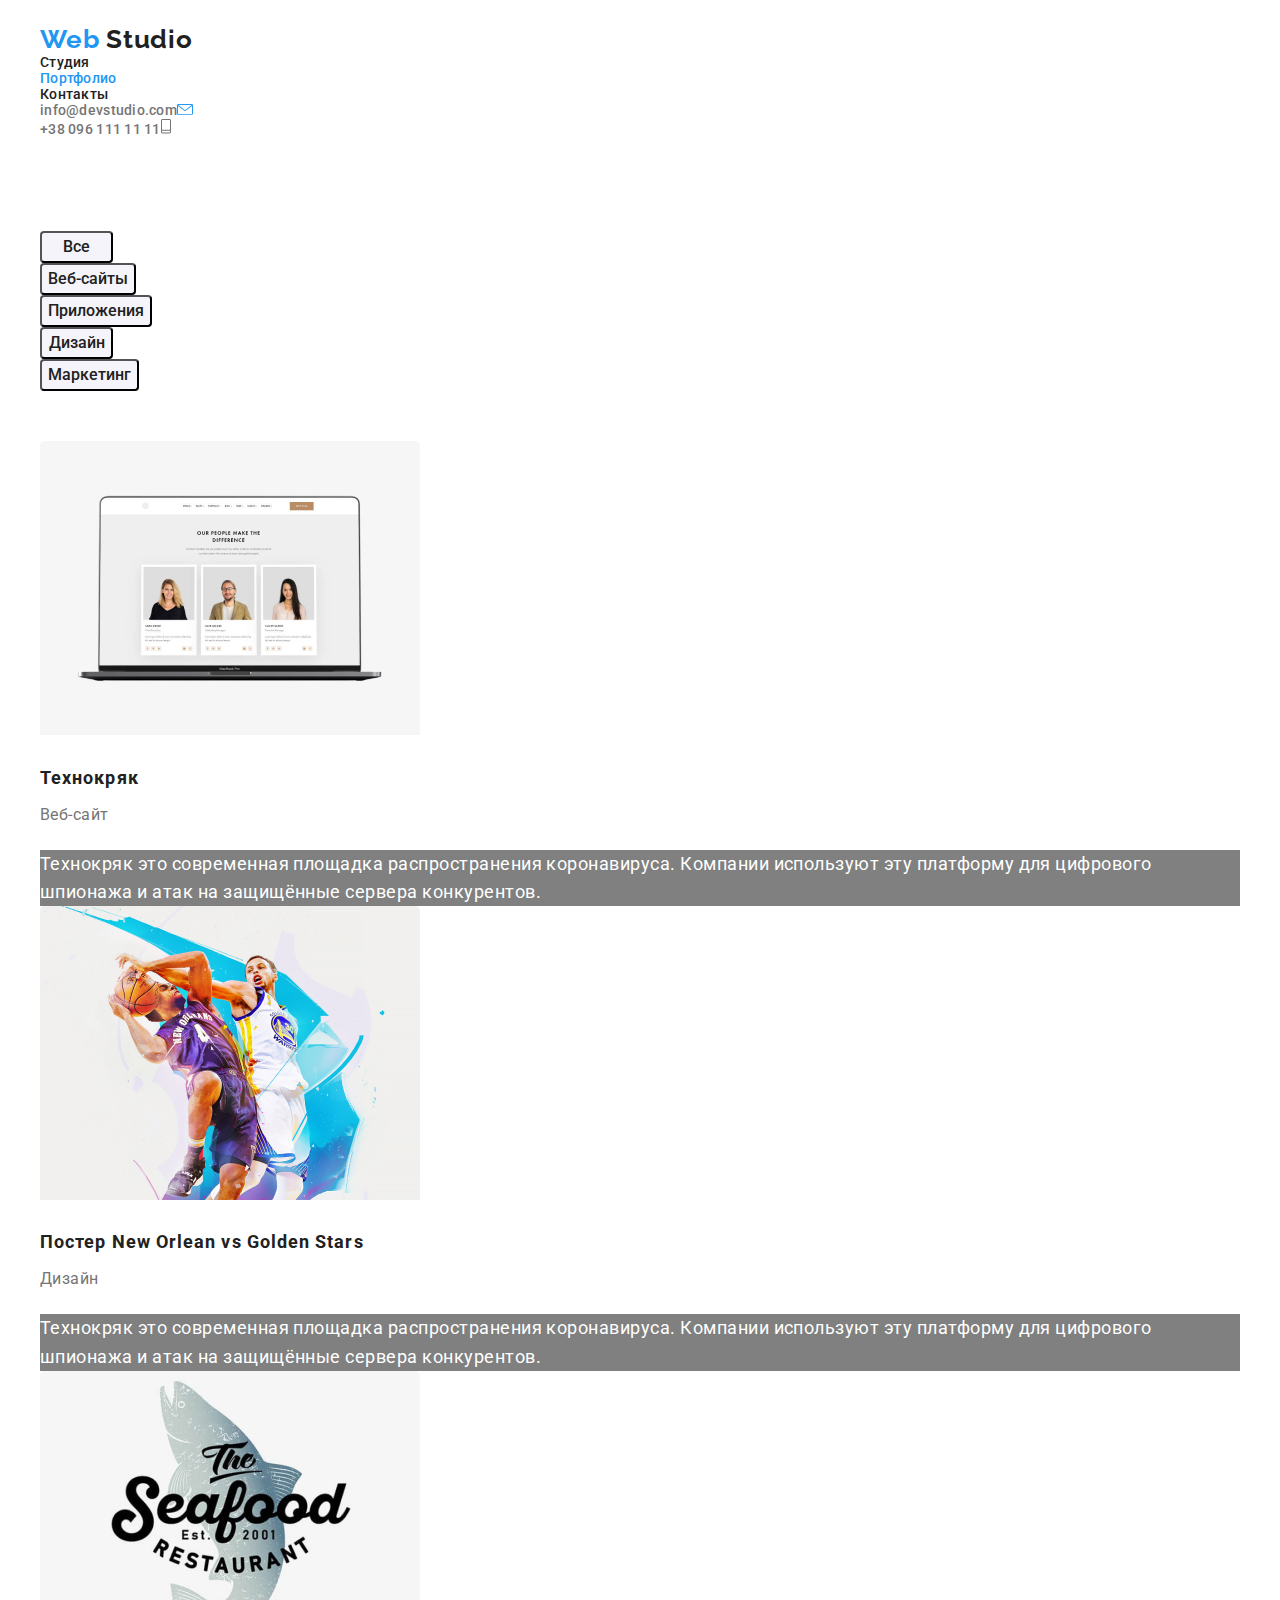
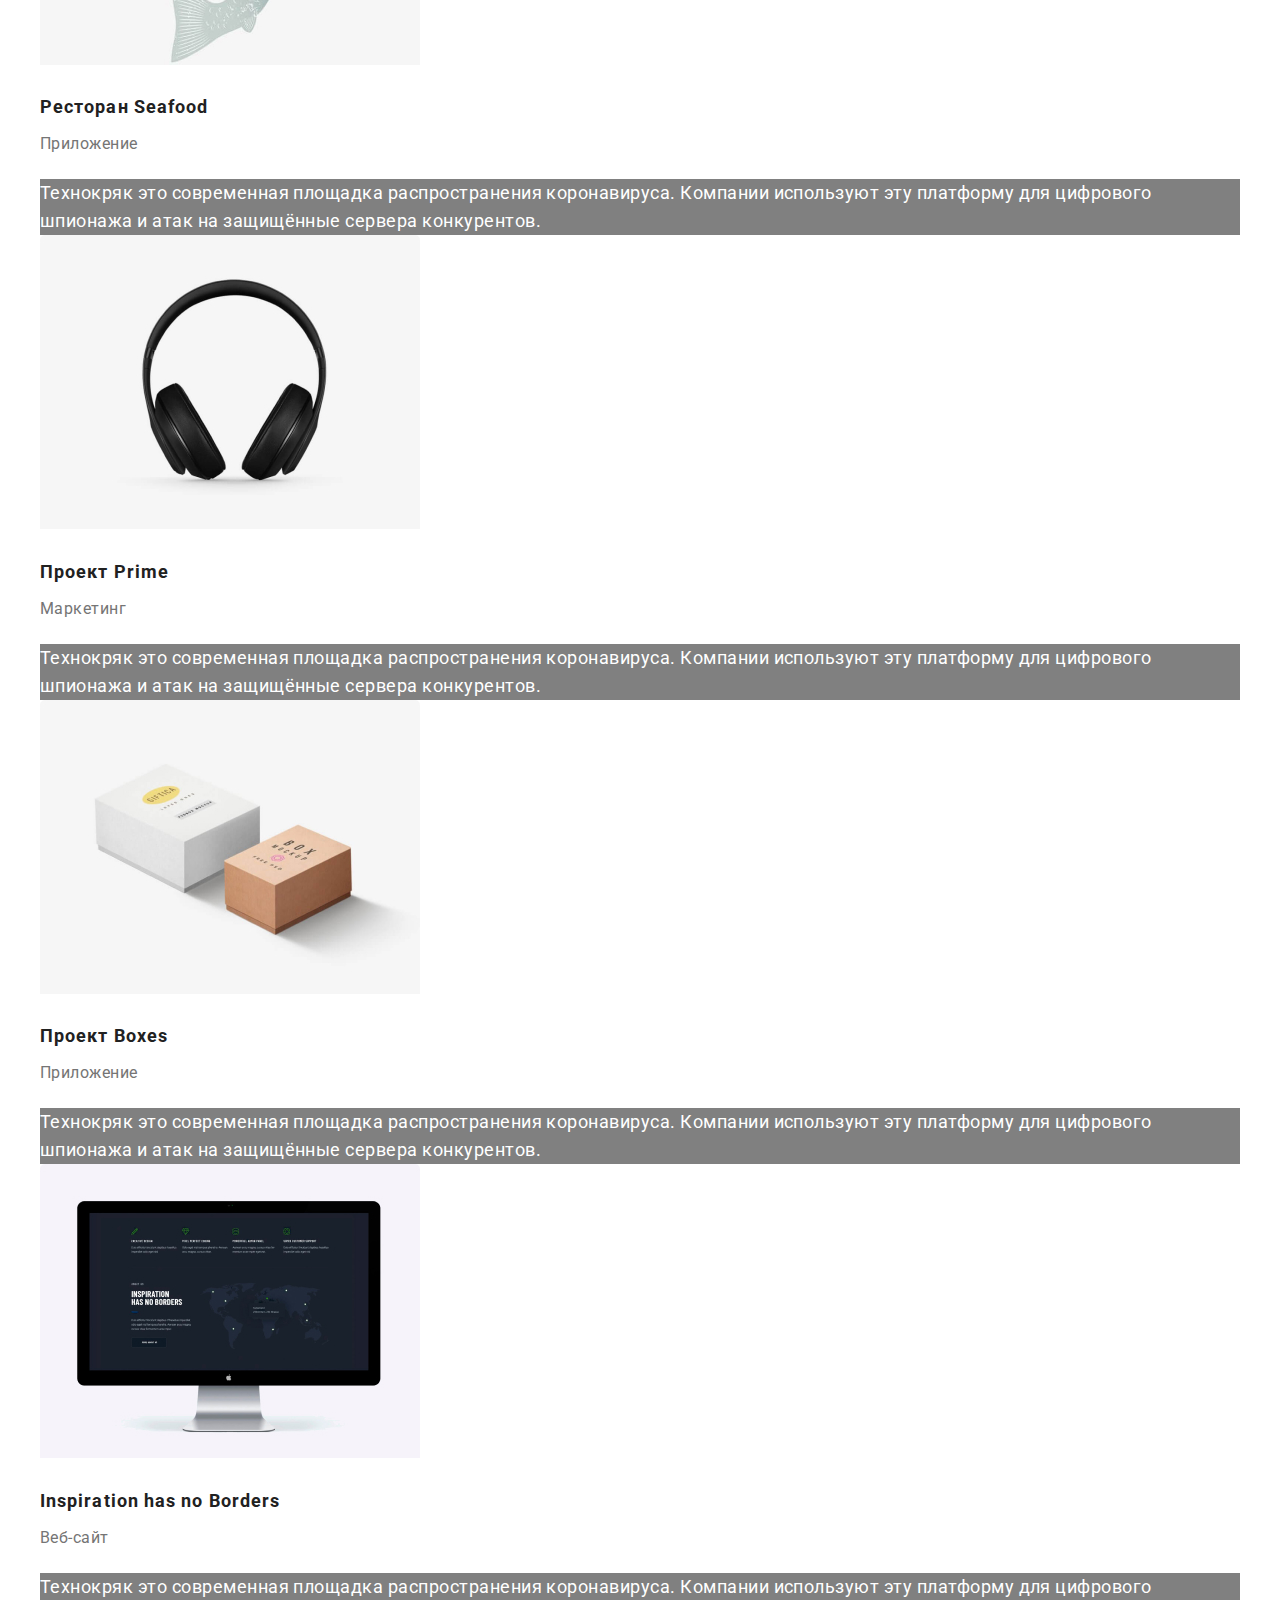
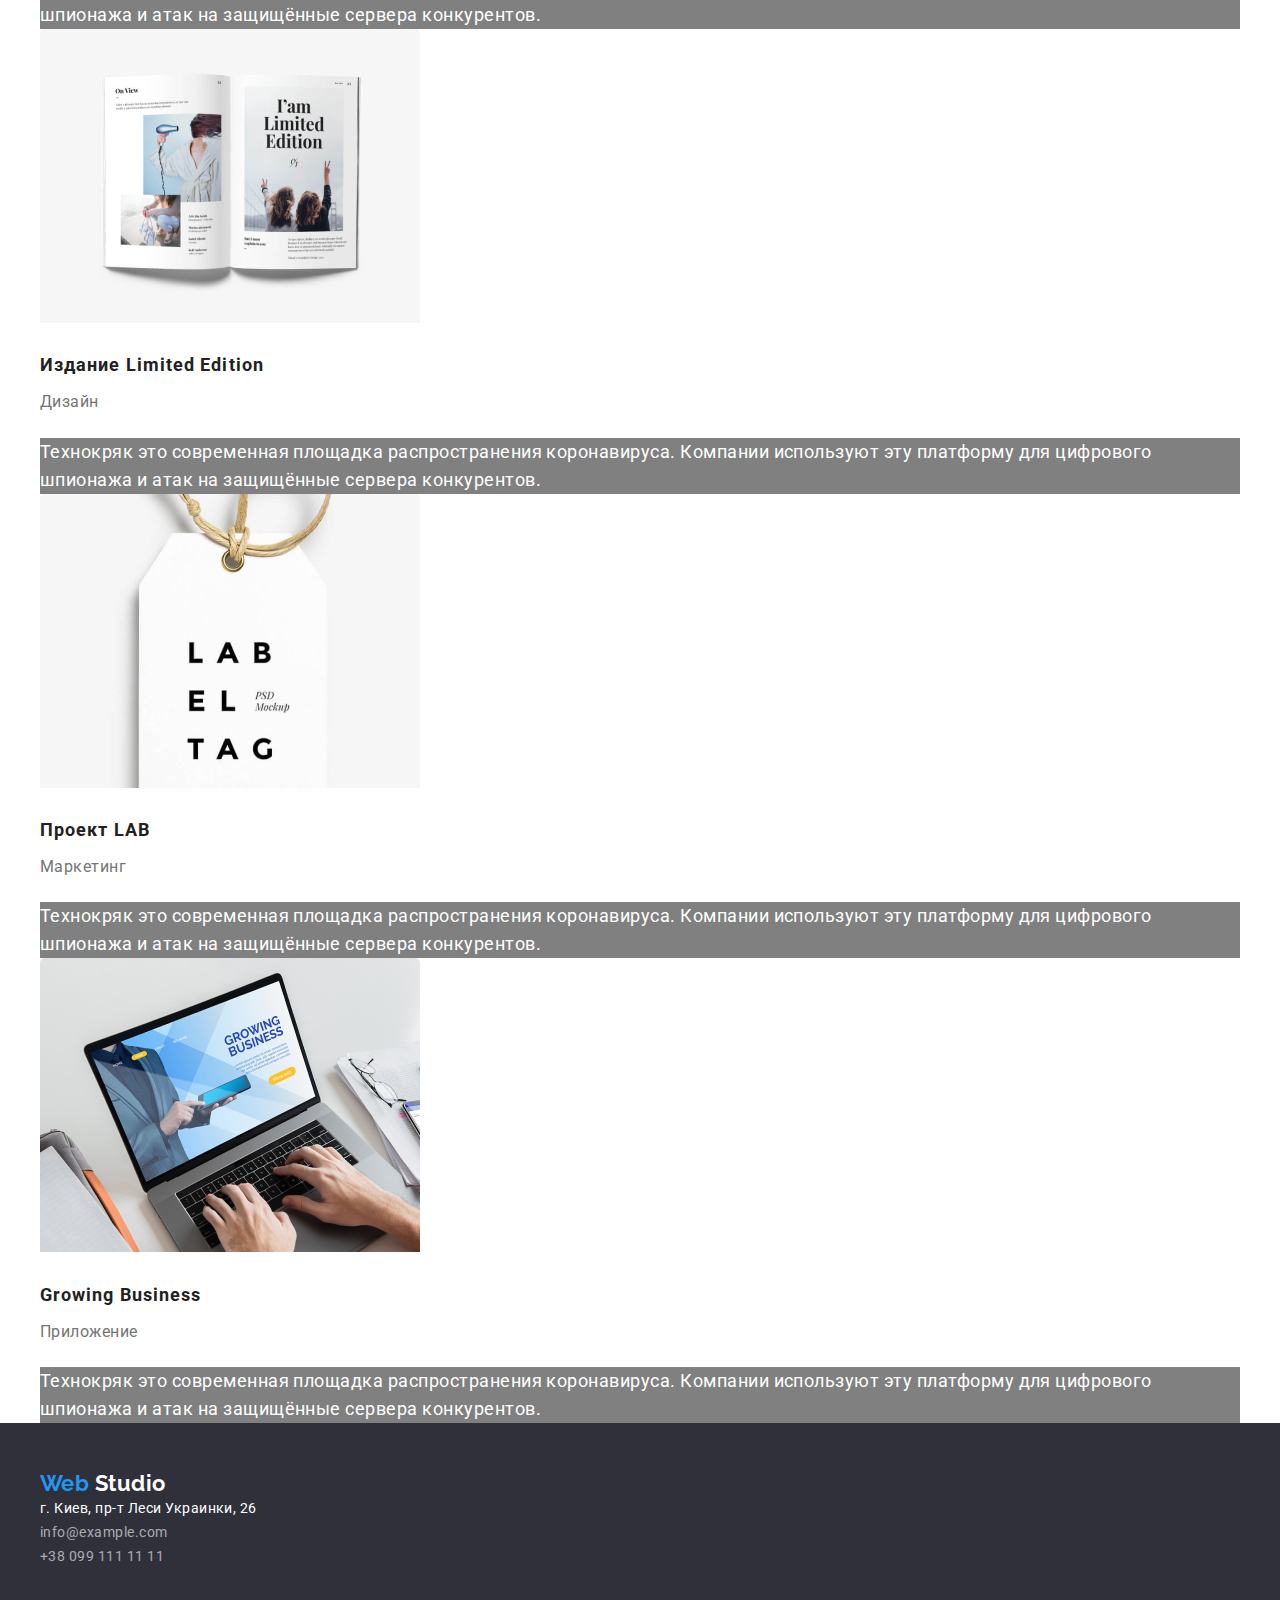
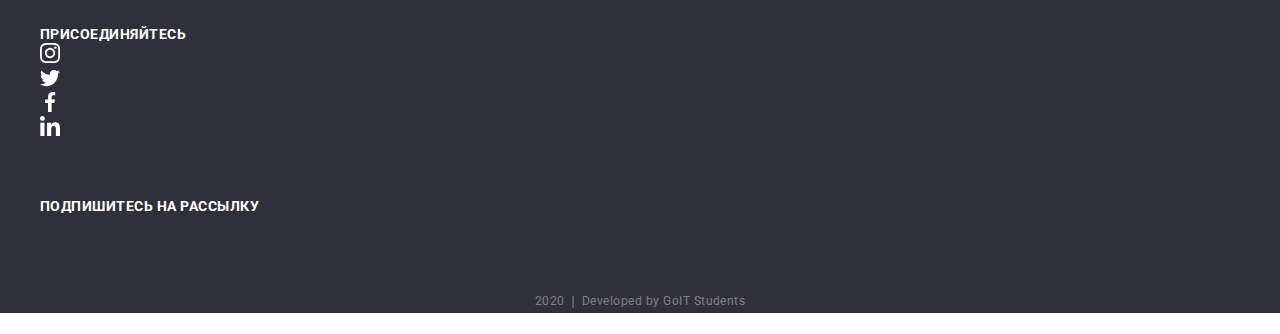
==== portfolio.html @ ea980ef6 "ДЗ номер 3" ====
<!DOCTYPE html>
<html lang="en">
  <head>
    <meta charset="UTF-8" />
    <meta name="viewport" content="width=device-width, initial-scale=1.0" />
    <title>Портфолио</title>
    <link
      href="https://fonts.googleapis.com/css2?family=Raleway:wght@700&family=Roboto:wght@400;500;700;900&display=swap"
      rel="stylesheet"
    />
    <link
      rel="stylesheet"
      href="https://cdnjs.cloudflare.com/ajax/libs/modern-normalize/0.6.0/modern-normalize.min.css"
    />
    <link rel="stylesheet" href="./css/styles.css" />
  </head>
  <body>
    <header>
      <!-- Навигация по сайту -->
      <nav>
        <div class="container">
          <a href="./index.html" class="logo link"
            ><span class="web-logo">Web</span> Studio
          </a>

          <ul class="site-nav list">
            <li><a href="./index.html" class="link">Студия</a></li>
            <li>
              <a href="./portfolio.html" class="current link">Портфолио</a>
            </li>
            <li><a href="" class="link">Контакты</a></li>
          </ul>

          <!-- Контакты -->
          <ul class="contacts-nav list">
            <li>
              <a href="mailto:info@devstudio.com" class="header-contacts link"
                >info@devstudio.com<img src="./images/envelope.svg" alt=""
              /></a>
            </li>
            <li>
              <a href="tel:+380961111111" class="header-contacts link"
                >+38 096 111 11 11<img src="./images/phone.svg" alt=""
              /></a>
            </li>
          </ul>
        </div>
      </nav>
    </header>

    <main>
      <section class="section">
        <!-- Фильтр -->
        <nav>
          <div class="container">
            <ul class="section-list buttons list">
              <li>
                <button type="button" class="button secondary link">
                  Все
                </button>
              </li>
              <li>
                <button type="button" class="button secondary link">
                  Веб-сайты
                </button>
              </li>
              <li>
                <button type="button" class="button secondary link">
                  Приложения
                </button>
              </li>
              <li>
                <button type="button" class="button secondary link">
                  Дизайн
                </button>
              </li>
              <li>
                <button type="button" class="button secondary link">
                  Маркетинг
                </button>
              </li>
            </ul>
          </div>
        </nav>

        <!-- Примеры работ -->

        <div class="container">
          <ul class="section-list list">
            <li>
              <a href="" class="link"
                ><img src="./images/techno.jpg" alt="" />
                <h3 class="section-list-title">Технокряк</h3>
                <p class="section-content">Веб-сайт</p>
                <p class="text">
                  Технокряк это современная площадка распространения
                  коронавируса. Компании используют эту платформу для цифрового
                  шпионажа и атак на защищённые сервера конкурентов.
                </p>
              </a>
            </li>
            <li>
              <a href="" class="link"
                ><img src="./images/golden-stars.jpg" alt="" width="380" />
                <h3 class="section-list-title">
                  Постер New Orlean vs Golden Stars
                </h3>
                <p class="section-content">Дизайн</p>
                <p class="text">
                  Технокряк это современная площадка распространения
                  коронавируса. Компании используют эту платформу для цифрового
                  шпионажа и атак на защищённые сервера конкурентов.
                </p>
              </a>
            </li>
            <li>
              <a href="" class="link"
                ><img src="./images/sea-food.jpg" alt="" width="380" />
                <h3 class="section-list-title">Ресторан Seafood</h3>
                <p class="section-content">Приложение</p>
                <p class="text">
                  Технокряк это современная площадка распространения
                  коронавируса. Компании используют эту платформу для цифрового
                  шпионажа и атак на защищённые сервера конкурентов.
                </p>
              </a>
            </li>
            <li>
              <a href="" class="link"
                ><img src="./images/prime.jpg" alt="" width="380" />
                <h3 class="section-list-title">Проект Prime</h3>
                <p class="section-content">Маркетинг</p>
                <p class="text">
                  Технокряк это современная площадка распространения
                  коронавируса. Компании используют эту платформу для цифрового
                  шпионажа и атак на защищённые сервера конкурентов.
                </p>
              </a>
            </li>
            <li>
              <a href="" class="link"
                ><img src="./images/boxes.jpg" alt="" width="380" />
                <h3 class="section-list-title">Проект Boxes</h3>
                <p class="section-content">Приложение</p>
                <p class="text">
                  Технокряк это современная площадка распространения
                  коронавируса. Компании используют эту платформу для цифрового
                  шпионажа и атак на защищённые сервера конкурентов.
                </p>
              </a>
            </li>
            <li>
              <a href="" class="link"
                ><img src="./images/inspiration.jpg" alt="" width="380" />
                <h3 class="section-list-title">Inspiration has no Borders</h3>
                <p class="section-content">Веб-сайт</p>
                <p class="text">
                  Технокряк это современная площадка распространения
                  коронавируса. Компании используют эту платформу для цифрового
                  шпионажа и атак на защищённые сервера конкурентов.
                </p>
              </a>
            </li>
            <li>
              <a href="" class="link"
                ><img src="./images/limited-edition.jpg" alt="" width="380" />
                <h3 class="section-list-title">Издание Limited Edition</h3>
                <p class="section-content">Дизайн</p>
                <p class="text">
                  Технокряк это современная площадка распространения
                  коронавируса. Компании используют эту платформу для цифрового
                  шпионажа и атак на защищённые сервера конкурентов.
                </p>
              </a>
            </li>
            <li>
              <a href="" class="link"
                ><img src="./images/lab.jpg" alt="" width="380" />
                <h3 class="section-list-title">Проект LAB</h3>
                <p class="section-content">Маркетинг</p>
                <p class="text">
                  Технокряк это современная площадка распространения
                  коронавируса. Компании используют эту платформу для цифрового
                  шпионажа и атак на защищённые сервера конкурентов.
                </p>
              </a>
            </li>
            <li>
              <a href="" class="link"
                ><img src="./images/growing-business.jpg" alt="" width="380" />
                <h3 class="section-list-title">Growing Business</h3>
                <p class="section-content">Приложение</p>
                <p class="text">
                  Технокряк это современная площадка распространения
                  коронавируса. Компании используют эту платформу для цифрового
                  шпионажа и атак на защищённые сервера конкурентов.
                </p>
              </a>
            </li>
          </ul>
        </div>
      </section>
    </main>

    <footer class="footer">
      <!--Контакты-->
      <div class="container">
        <a href="./index.html" class="footer-logo link"
          ><span class="web-logo">Web</span> Studio</a
        >
        <address>
          <ul class="list">
            <li class="address">г. Киев, пр-т Леси Украинки, 26</li>
            <li>
              <a href="mailto:info@example.com" class="footer-contacts link"
                >info@example.com</a
              >
            </li>
            <li>
              <a href="tel:+380991111111" class="footer-contacts link"
                >+38 099 111 11 11</a
              >
            </li>
          </ul>
        </address>
      </div>

      <!-- Соц. сети -->
      <div class="container social-links">
        <b class="footer-title">Присоединяйтесь</b>
        <ul class="list">
          <li>
            <a href=""><img src="./images/instagram2.svg" alt="" /></a>
          </li>
          <li>
            <a href=""><img src="./images/twitter2.svg" alt="" /></a>
          </li>
          <li>
            <a href=""><img src="./images/facebook2.svg" alt="" /></a>
          </li>
          <li>
            <a href=""><img src="./images/linkedin2.svg" alt="" /></a>
          </li>
        </ul>
      </div>

      <div class="container subscribe">
        <b class="footer-title">Подпишитесь на рассылку</b>
      </div>

      <p class="copyright">2020 &#10072; Developed by GoIT Students</p>
    </footer>
  </body>
</html>
---- css/styles.css ----
/* цвет основного текста #212121 */
/* вторичный цвет текста #757575 */
/* белый #FFFFFF */
/* акцент #2196F3 */
/* вторичный цвет фона #F5F4FA */
/* цвет подписи в футере rgba(255, 255, 255, 0.4) */
/* цвет контактов в футере rgba(255, 255, 255, 0.6) */

:root {
  --primary-text-color: #212121;
  --title-text-color: #757575;
  --accent-color: #2196f3;
  --primary-white-color: #ffffff;
  --footer-background-color: #2f303a;
  --footer-signature-color: rgba(255, 255, 255, 0.4);
  --footer-contacts-color: rgba(255, 255, 255, 0.6);
  --secondary-background-color: #f5f4fa;
}

/* General */

html {
  box-sizing: border-box;
}

*,
*::before,
*::after {
  box-sizing: inherit;
}

body {
  background-color: var(--primary-white-color);
  color: var(--primary-text-color);
  font-family: Roboto, sans-serif;
  letter-spacing: 0.03em;
}

.container {
  width: 1230px;
  padding-left: 15px;
  padding-right: 15px;
  margin: 0 auto;
  /* outline: 2px solid tomato; */
}

.list {
  list-style: none;
  padding: 0px;
  margin: 0px;
}

.link {
  text-decoration: none;
}

.section .section-title {
  margin-top: 0px;
  margin-bottom: 50px;

  font-weight: 700;
  font-size: 36px;
  line-height: 1.17;
  text-align: center;
}

/* Button */

.button {
  color: var(--primary-text-color);
  background-color: var(--primary-white-color);
  font-family: inherit;
  font-weight: 500;
  font-size: 16px;
  line-height: 1.63;
  min-width: 73px;
  border-radius: 4px;
  text-align: center;
}

.button.primary {
  color: var(--primary-white-color);
  background-color: var(--accent-color);
}

.button.secondary {
  color: var(--primary-text-color);
  background-color: var(--secondary-background-color);
}

/* Index.html */

/* Header */

.logo {
  display: inline-block;
  margin-top: 24px;

  color: var(--primary-text-color);
  font-family: Raleway;
  font-weight: 700;
  font-size: 26px;
  line-height: 1.2;
  letter-spacing: 0.03em;
}

.web-logo {
  color: var(--accent-color);
}

.header-contacts {
  color: var(--title-text-color);
}

.contacts-nav .header-contacts:hover,
.contacts-nav .header-contacts:focus {
  color: var(--accent-color);
}

/* Site nav */
.site-nav .link {
  color: var(--primary-text-color);
}

.site-nav .link:hover,
.site-nav .link:focus {
  color: var(--accent-color);
}

.site-nav .link.current {
  color: var(--accent-color);
}

.site-nav,
.contacts-nav {
  font-weight: 500;
  font-size: 14px;
  line-height: 1.14;
  letter-spacing: 0.02em;
}

/* Hero */

.hero {
  text-align: center;
}

.hero-title {
  margin-top: 0px;
  margin-bottom: 46px;

  color: var(--primary-white-color);
  font-weight: 900;
  font-size: 44px;
  line-height: 1.36;
  text-align: center;
  letter-spacing: 0.06em;
  text-transform: uppercase;
}

.hero-button {
  display: inline-block;
  padding: 10px 32px;
  border-radius: 4px;

  font-size: 16px;
  line-height: 1.87;
  letter-spacing: 0.06em;
}

/* Features */

.feature-title {
  margin-top: 0px;
  margin-bottom: 10px;

  font-weight: 700;
  font-size: 14px;
  line-height: 1.14;
  text-transform: uppercase;
}

.feature-list .feature-content {
  margin-top: 0px;
  margin-bottom: 94px;

  color: var(--title-text-color);
  font-size: 14px;
  line-height: 1.7;
}

/* What we do */

.product-title {
  font-weight: 700;
  font-size: 14px;
  line-height: 1.14;
  text-transform: uppercase;
}

/* Our team */

.team-title {
  margin-top: 30px;
  margin-bottom: 10px;
  font-weight: 500;
  font-size: 16px;
  line-height: 1.2;
}

.team-role {
  margin-top: 0px;
  margin-bottom: 16px;
  color: var(--title-text-color);
  font-size: 16px;
  line-height: 1.2;
}

.team-section {
  background-color: var(--secondary-background-color);
}

/* Footer */

.footer {
  background-color: var(--footer-background-color);
}

.footer-logo {
  display: inline-block;
  margin-top: 48px;

  color: var(--primary-white-color);
  font-family: Raleway;
  font-weight: 700;
  font-size: 22px;
  line-height: 1.18;
}

.address {
  color: var(--primary-white-color);
  font-style: normal;
  font-size: 14px;
  line-height: 1.71;
}

.footer-contacts {
  color: var(--footer-contacts-color);
  font-style: normal;
  font-size: 14px;
  line-height: 1.71;
}

.footer-contacts:hover,
.footer-contacts:focus {
  color: var(--accent-color);
}

.footer-title {
  color: var(--primary-white-color);
  font-weight: 700;
  font-size: 14px;
  line-height: 1.14;
  text-transform: uppercase;
}

.container.social-links,
.container.subscribe {
  margin-top: 56px;
}

.copyright {
  margin-top: 74px;
  margin-bottom: 21px;

  color: var(--footer-signature-color);
  font-size: 12px;
  line-height: 2;
  text-align: center;
}

/* Portfolio */

.section-list.buttons {
  margin-top: 93px;
  margin-bottom: 50px;
}

.section-list .section-content {
  margin-top: 0px;
  margin-bottom: 20px;

  color: var(--title-text-color);
  font-size: 16px;
  line-height: 1.88;
}

.section-list .button:hover,
.section-list .button:focus {
  color: var(--primary-white-color);
  background-color: var(--accent-color);
}

.section-list .text {
  margin-top: 0px;
  margin-bottom: 0px;

  color: var(--primary-white-color);
  background-color: grey;
  font-size: 18px;
  line-height: 1.56;
}

.section-list-title {
  margin-top: 20px;
  margin-bottom: 4px;

  color: var(--primary-text-color);
  font-weight: 700;
  font-size: 18px;
  line-height: 2;
  letter-spacing: 0.06em;
}
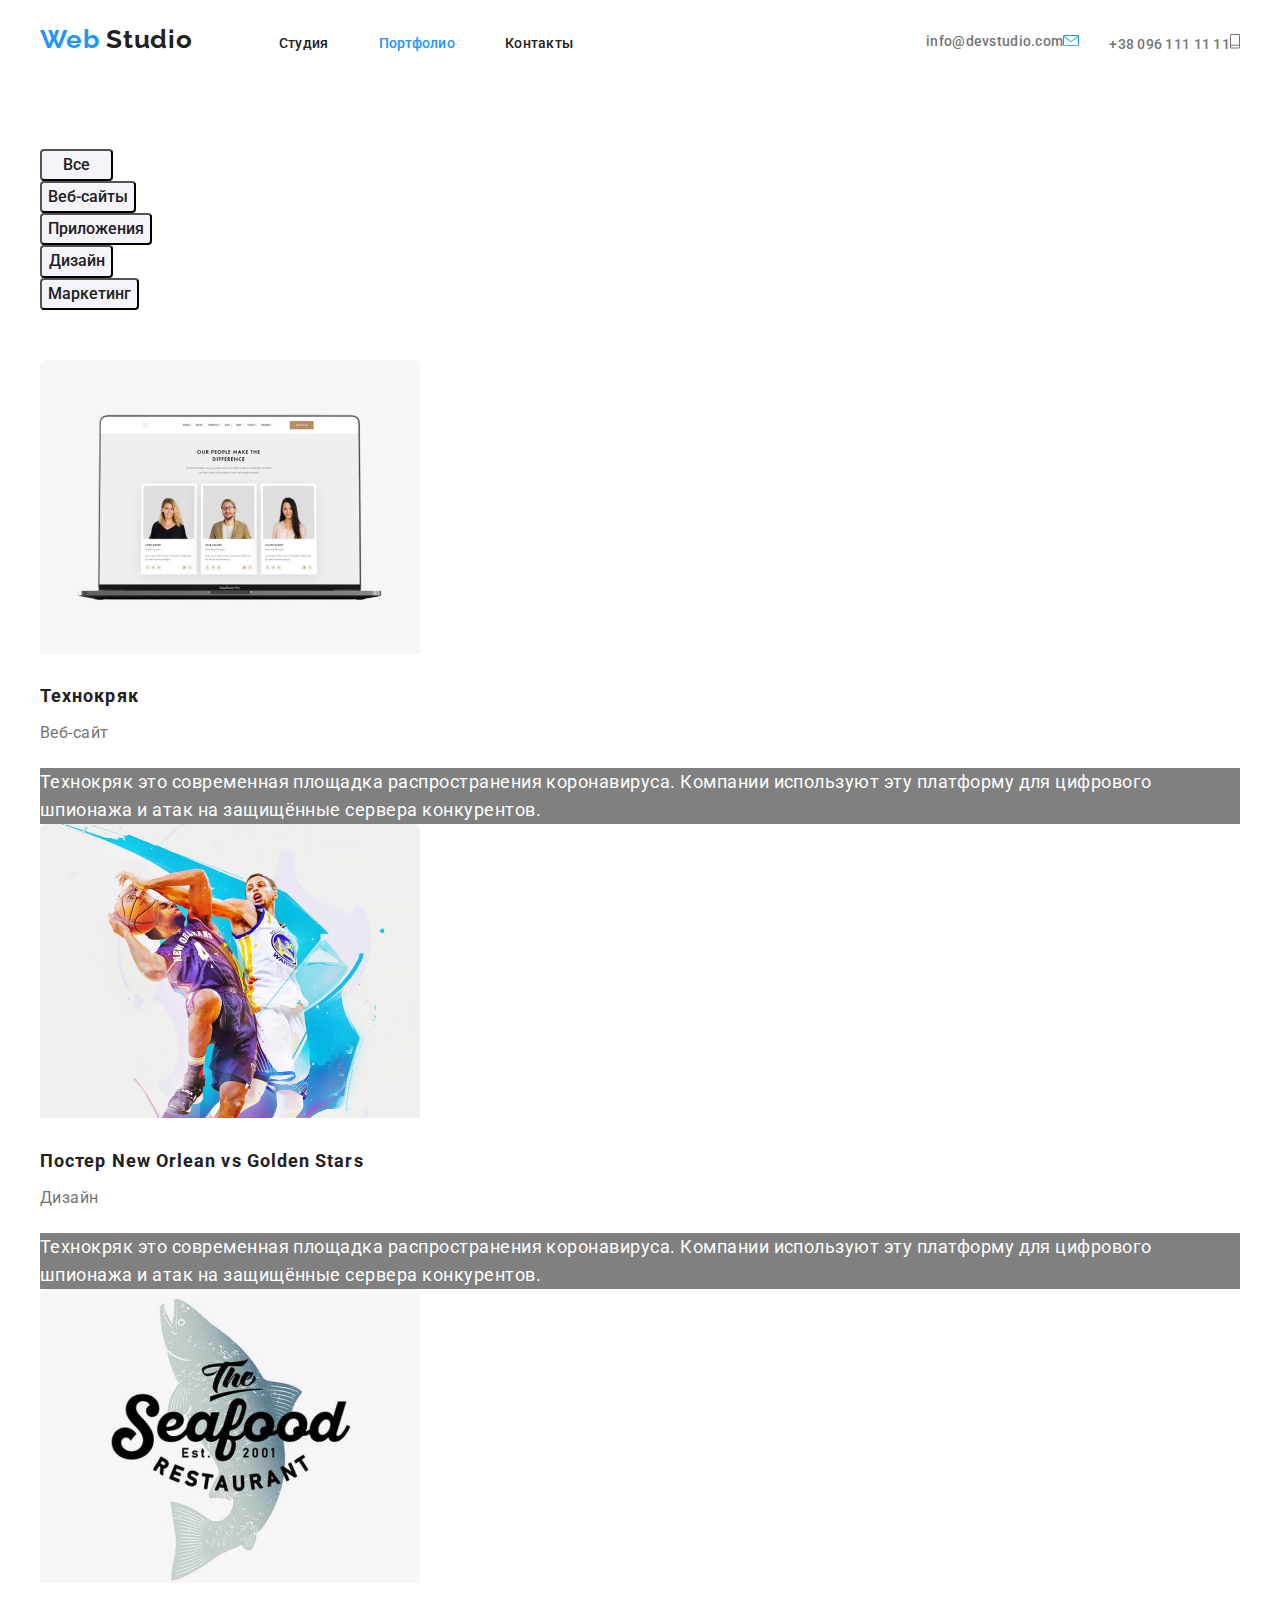
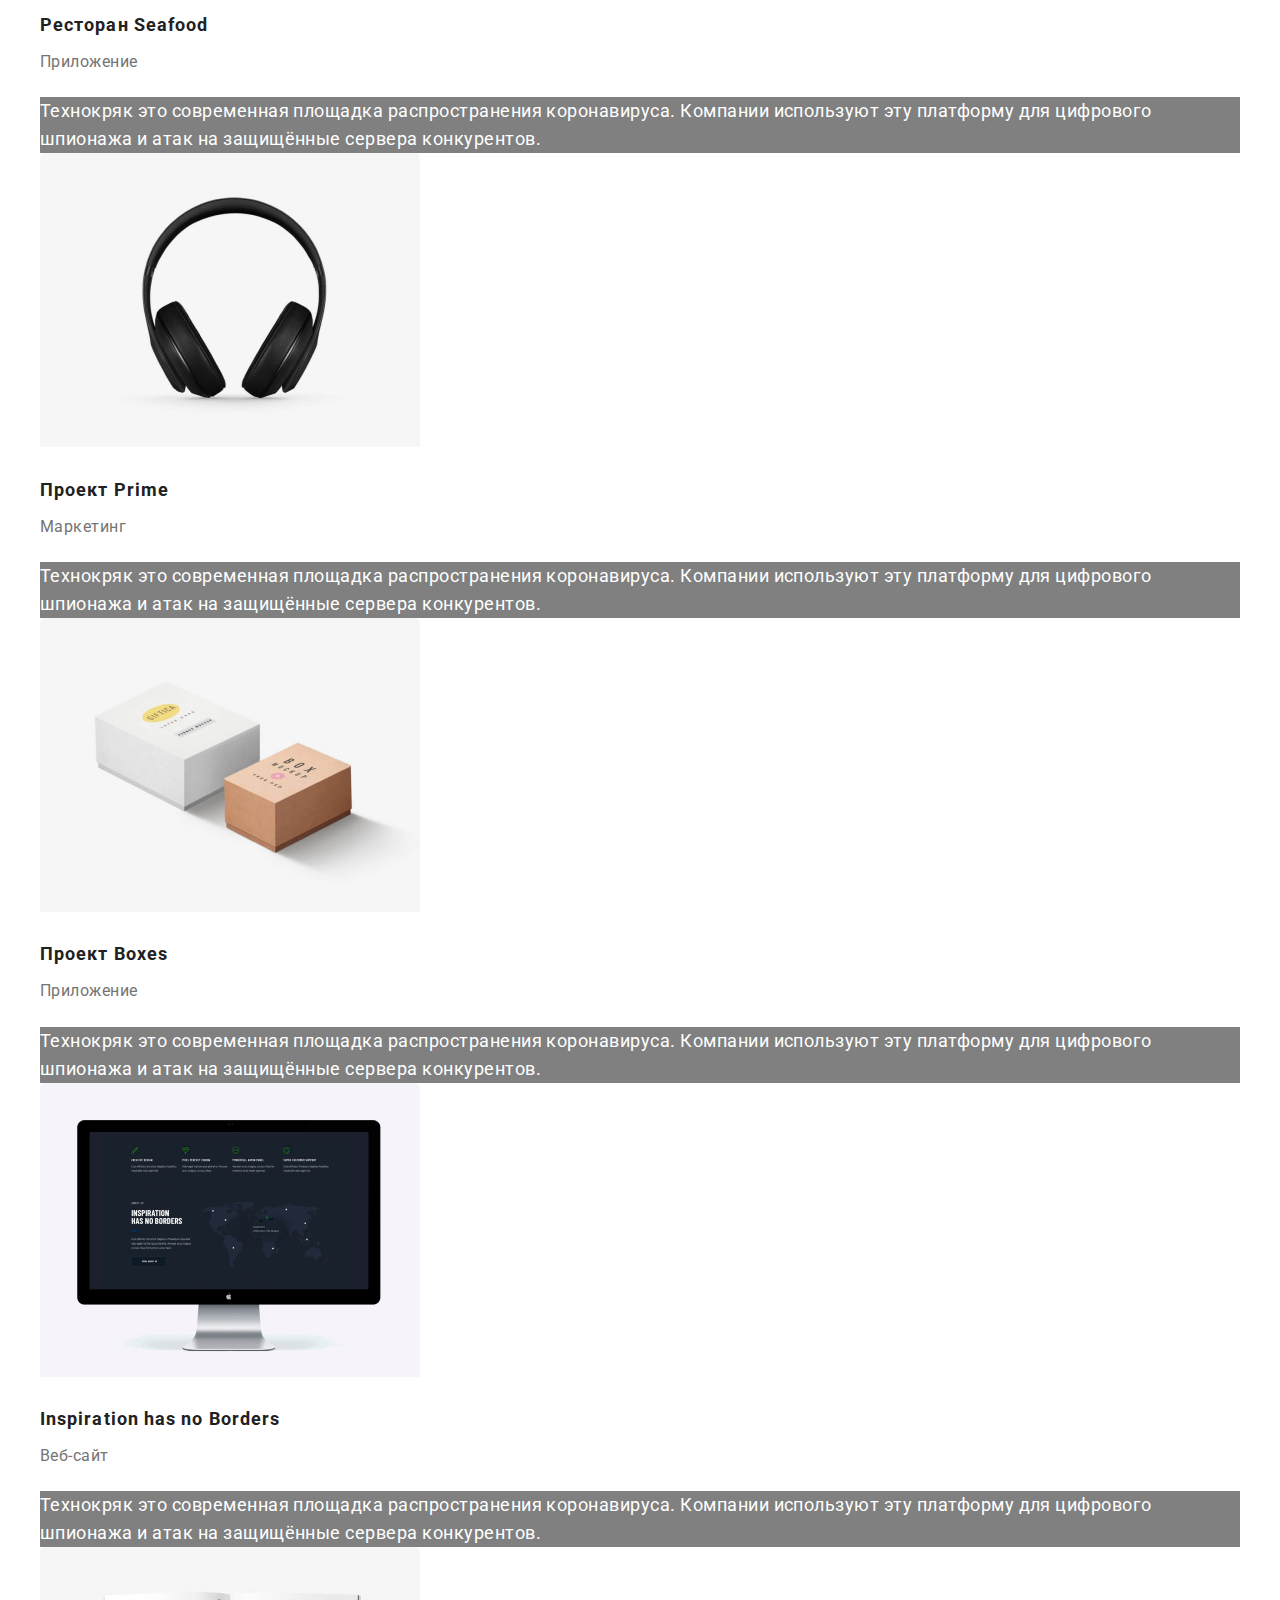
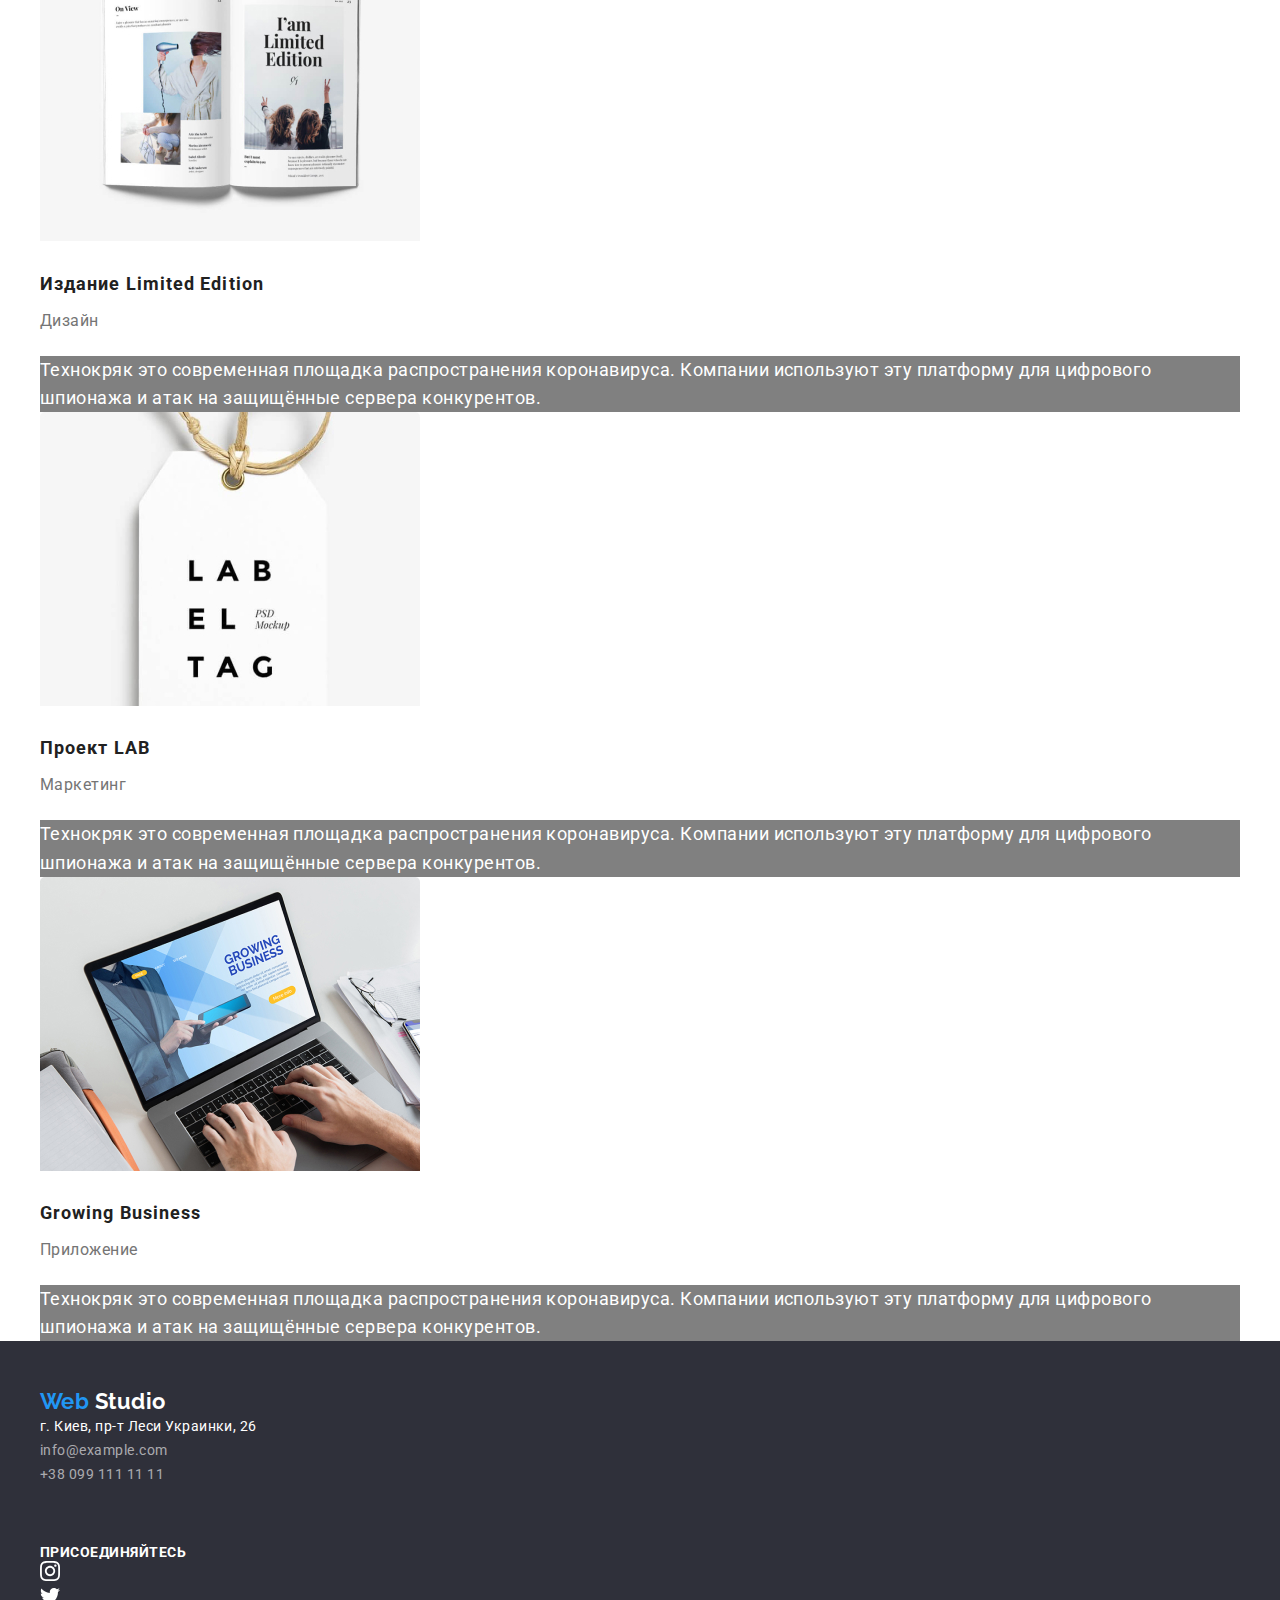
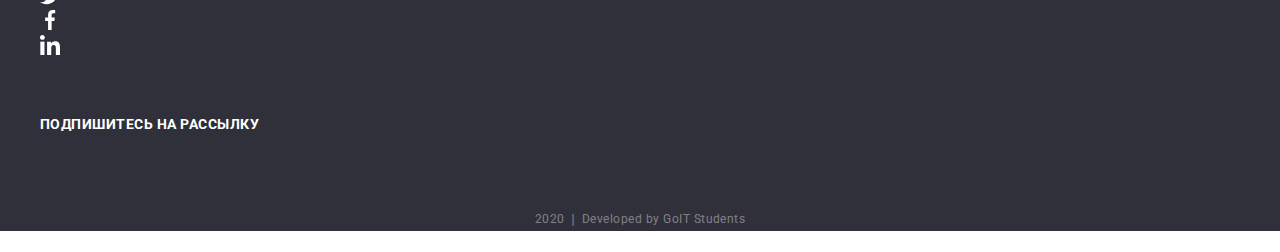
==== commit f0c0bb7f: "Мелкие изменения" ====
--- a/portfolio.html
+++ b/portfolio.html
@@ -17,35 +17,37 @@
   <body>
     <header>
       <!-- Навигация по сайту -->
-      <nav>
-        <div class="container">
-          <a href="./index.html" class="logo link"
-            ><span class="web-logo">Web</span> Studio
-          </a>
-
+      <div class="container main-nav">
+        <a href="./index.html" class="logo link"
+          ><span class="web-logo">Web</span> Studio
+        </a>
+
+        <nav>
           <ul class="site-nav list">
-            <li><a href="./index.html" class="link">Студия</a></li>
-            <li>
+            <li class="item">
+              <a href="./index.html" class="link">Студия</a>
+            </li>
+            <li class="item">
               <a href="./portfolio.html" class="current link">Портфолио</a>
             </li>
-            <li><a href="" class="link">Контакты</a></li>
+            <li class="item"><a href="" class="link">Контакты</a></li>
           </ul>
-
-          <!-- Контакты -->
-          <ul class="contacts-nav list">
-            <li>
-              <a href="mailto:info@devstudio.com" class="header-contacts link"
-                >info@devstudio.com<img src="./images/envelope.svg" alt=""
-              /></a>
-            </li>
-            <li>
-              <a href="tel:+380961111111" class="header-contacts link"
-                >+38 096 111 11 11<img src="./images/phone.svg" alt=""
-              /></a>
-            </li>
-          </ul>
-        </div>
-      </nav>
+        </nav>
+
+        <!-- Контакты -->
+        <ul class="contacts-nav list">
+          <li class="item">
+            <a href="mailto:info@devstudio.com" class="header-contacts link"
+              >info@devstudio.com<img src="./images/envelope.svg" alt=""
+            /></a>
+          </li>
+          <li class="item">
+            <a href="tel:+380961111111" class="header-contacts link"
+              >+38 096 111 11 11<img src="./images/phone.svg" alt=""
+            /></a>
+          </li>
+        </ul>
+      </div>
     </header>
 
     <main>
--- a/css/styles.css
+++ b/css/styles.css
@@ -54,6 +54,10 @@
   text-decoration: none;
 }
 
+.section {
+  margin-top: 94px;
+}
+
 .section .section-title {
   margin-top: 0px;
   margin-bottom: 50px;
@@ -95,6 +99,7 @@
 .logo {
   display: inline-block;
   margin-top: 24px;
+  margin-right: 86px;
 
   color: var(--primary-text-color);
   font-family: Raleway;
@@ -118,6 +123,31 @@
 }
 
 /* Site nav */
+
+.main-nav {
+  display: flex;
+  align-items: center;
+}
+
+.site-nav {
+  display: flex;
+  margin-top: 32px;
+}
+
+.site-nav .item + .item {
+  margin-left: 50px;
+}
+
+.contacts-nav {
+  display: flex;
+  margin-top: 32px;
+  margin-left: auto;
+}
+
+.contacts-nav .item + .item {
+  margin-left: 30px;
+}
+
 .site-nav .link {
   color: var(--primary-text-color);
 }
@@ -170,6 +200,17 @@
 
 /* Features */
 
+.feature-list {
+  display: flex;
+}
+.feature-list > .item {
+  width: 278px;
+}
+
+.feature-list .item + .item {
+  margin-left: 30px;
+}
+
 .feature-title {
   margin-top: 0px;
   margin-bottom: 10px;
@@ -182,7 +223,7 @@
 
 .feature-list .feature-content {
   margin-top: 0px;
-  margin-bottom: 94px;
+  margin-bottom: 0px;
 
   color: var(--title-text-color);
   font-size: 14px;
@@ -191,7 +232,17 @@
 
 /* What we do */
 
+.our-work {
+  display: flex;
+}
+
+.our-work .item + .item {
+  margin-left: 30px;
+}
+
 .product-title {
+  margin: 0;
+
   font-weight: 700;
   font-size: 14px;
   line-height: 1.14;
@@ -199,6 +250,15 @@
 }
 
 /* Our team */
+
+.team-list {
+  display: flex;
+  text-align: center;
+}
+
+.team-list .item + .item {
+  margin-left: 30px;
+}
 
 .team-title {
   margin-top: 30px;
@@ -220,10 +280,25 @@
   background-color: var(--secondary-background-color);
 }
 
+.social-networks {
+  display: flex;
+  justify-content: space-around;
+}
+
+/* Our clients */
+.our-clients {
+  display: flex;
+  justify-content: space-around;
+}
+
 /* Footer */
 
 .footer {
   background-color: var(--footer-background-color);
+}
+
+.main-footer {
+  display: flex;
 }
 
 .footer-logo {
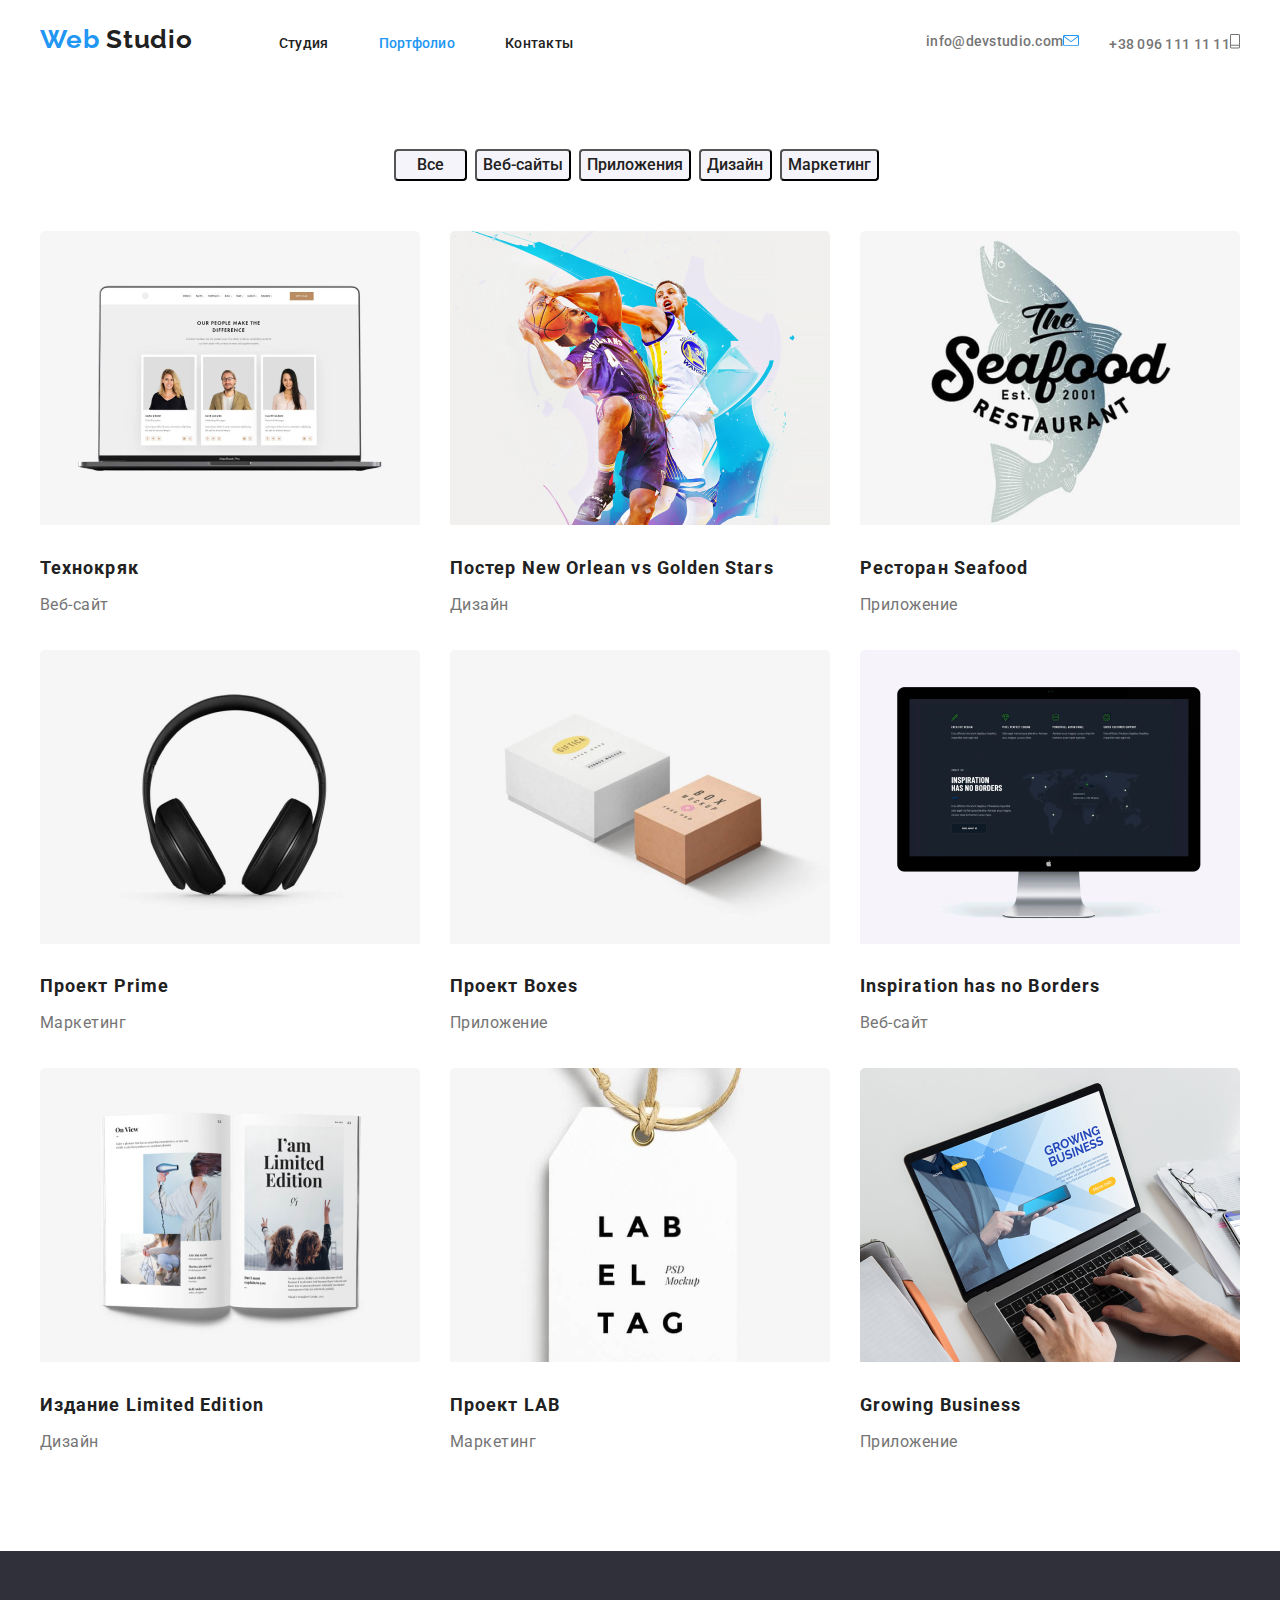
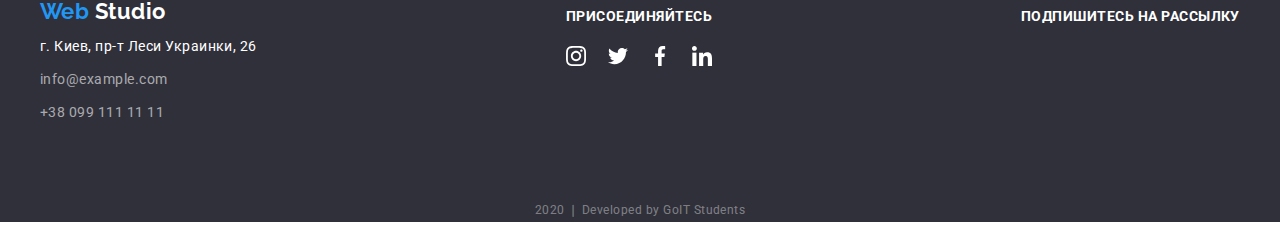
==== commit eb82dd30: "Изменил немного классы" ====
--- a/portfolio.html
+++ b/portfolio.html
@@ -88,115 +88,115 @@
         <!-- Примеры работ -->
 
         <div class="container">
-          <ul class="section-list list">
-            <li>
+          <ul class="section-list works list">
+            <li class="item">
               <a href="" class="link"
                 ><img src="./images/techno.jpg" alt="" />
                 <h3 class="section-list-title">Технокряк</h3>
                 <p class="section-content">Веб-сайт</p>
-                <p class="text">
-                  Технокряк это современная площадка распространения
-                  коронавируса. Компании используют эту платформу для цифрового
-                  шпионажа и атак на защищённые сервера конкурентов.
-                </p>
-              </a>
-            </li>
-            <li>
+                <!-- <p class="text">
+                  Технокряк это современная площадка распространения
+                  коронавируса. Компании используют эту платформу для цифрового
+                  шпионажа и атак на защищённые сервера конкурентов.
+                </p> -->
+              </a>
+            </li>
+            <li class="item">
               <a href="" class="link"
                 ><img src="./images/golden-stars.jpg" alt="" width="380" />
                 <h3 class="section-list-title">
                   Постер New Orlean vs Golden Stars
                 </h3>
                 <p class="section-content">Дизайн</p>
-                <p class="text">
-                  Технокряк это современная площадка распространения
-                  коронавируса. Компании используют эту платформу для цифрового
-                  шпионажа и атак на защищённые сервера конкурентов.
-                </p>
-              </a>
-            </li>
-            <li>
+                <!-- <p class="text">
+                  Технокряк это современная площадка распространения
+                  коронавируса. Компании используют эту платформу для цифрового
+                  шпионажа и атак на защищённые сервера конкурентов.
+                </p> -->
+              </a>
+            </li>
+            <li class="item">
               <a href="" class="link"
                 ><img src="./images/sea-food.jpg" alt="" width="380" />
                 <h3 class="section-list-title">Ресторан Seafood</h3>
                 <p class="section-content">Приложение</p>
-                <p class="text">
-                  Технокряк это современная площадка распространения
-                  коронавируса. Компании используют эту платформу для цифрового
-                  шпионажа и атак на защищённые сервера конкурентов.
-                </p>
-              </a>
-            </li>
-            <li>
+                <!-- <p class="text">
+                  Технокряк это современная площадка распространения
+                  коронавируса. Компании используют эту платформу для цифрового
+                  шпионажа и атак на защищённые сервера конкурентов.
+                </p> -->
+              </a>
+            </li>
+            <li class="item">
               <a href="" class="link"
                 ><img src="./images/prime.jpg" alt="" width="380" />
                 <h3 class="section-list-title">Проект Prime</h3>
                 <p class="section-content">Маркетинг</p>
-                <p class="text">
-                  Технокряк это современная площадка распространения
-                  коронавируса. Компании используют эту платформу для цифрового
-                  шпионажа и атак на защищённые сервера конкурентов.
-                </p>
-              </a>
-            </li>
-            <li>
+                <!-- <p class="text">
+                  Технокряк это современная площадка распространения
+                  коронавируса. Компании используют эту платформу для цифрового
+                  шпионажа и атак на защищённые сервера конкурентов.
+                </p> -->
+              </a>
+            </li>
+            <li class="item">
               <a href="" class="link"
                 ><img src="./images/boxes.jpg" alt="" width="380" />
                 <h3 class="section-list-title">Проект Boxes</h3>
                 <p class="section-content">Приложение</p>
-                <p class="text">
-                  Технокряк это современная площадка распространения
-                  коронавируса. Компании используют эту платформу для цифрового
-                  шпионажа и атак на защищённые сервера конкурентов.
-                </p>
-              </a>
-            </li>
-            <li>
+                <!-- <p class="text">
+                  Технокряк это современная площадка распространения
+                  коронавируса. Компании используют эту платформу для цифрового
+                  шпионажа и атак на защищённые сервера конкурентов.
+                </p> -->
+              </a>
+            </li>
+            <li class="item">
               <a href="" class="link"
                 ><img src="./images/inspiration.jpg" alt="" width="380" />
                 <h3 class="section-list-title">Inspiration has no Borders</h3>
                 <p class="section-content">Веб-сайт</p>
-                <p class="text">
-                  Технокряк это современная площадка распространения
-                  коронавируса. Компании используют эту платформу для цифрового
-                  шпионажа и атак на защищённые сервера конкурентов.
-                </p>
-              </a>
-            </li>
-            <li>
+                <!-- <p class="text">
+                  Технокряк это современная площадка распространения
+                  коронавируса. Компании используют эту платформу для цифрового
+                  шпионажа и атак на защищённые сервера конкурентов.
+                </p> -->
+              </a>
+            </li>
+            <li class="item">
               <a href="" class="link"
                 ><img src="./images/limited-edition.jpg" alt="" width="380" />
                 <h3 class="section-list-title">Издание Limited Edition</h3>
                 <p class="section-content">Дизайн</p>
-                <p class="text">
-                  Технокряк это современная площадка распространения
-                  коронавируса. Компании используют эту платформу для цифрового
-                  шпионажа и атак на защищённые сервера конкурентов.
-                </p>
-              </a>
-            </li>
-            <li>
+                <!-- <p class="text">
+                  Технокряк это современная площадка распространения
+                  коронавируса. Компании используют эту платформу для цифрового
+                  шпионажа и атак на защищённые сервера конкурентов.
+                </p> -->
+              </a>
+            </li>
+            <li class="item">
               <a href="" class="link"
                 ><img src="./images/lab.jpg" alt="" width="380" />
                 <h3 class="section-list-title">Проект LAB</h3>
                 <p class="section-content">Маркетинг</p>
-                <p class="text">
-                  Технокряк это современная площадка распространения
-                  коронавируса. Компании используют эту платформу для цифрового
-                  шпионажа и атак на защищённые сервера конкурентов.
-                </p>
-              </a>
-            </li>
-            <li>
+                <!-- <p class="text">
+                  Технокряк это современная площадка распространения
+                  коронавируса. Компании используют эту платформу для цифрового
+                  шпионажа и атак на защищённые сервера конкурентов.
+                </p> -->
+              </a>
+            </li>
+            <li class="item">
               <a href="" class="link"
                 ><img src="./images/growing-business.jpg" alt="" width="380" />
                 <h3 class="section-list-title">Growing Business</h3>
                 <p class="section-content">Приложение</p>
-                <p class="text">
-                  Технокряк это современная площадка распространения
-                  коронавируса. Компании используют эту платформу для цифрового
-                  шпионажа и атак на защищённые сервера конкурентов.
-                </p>
+                <!-- <p class="text">
+                  Технокряк это современная площадка распространения
+                  коронавируса. Компании используют эту платформу для цифрового
+                  шпионажа и атак на защищённые сервера конкурентов.
+                </p> -->
               </a>
             </li>
           </ul>
@@ -206,48 +206,51 @@
 
     <footer class="footer">
       <!--Контакты-->
-      <div class="container">
-        <a href="./index.html" class="footer-logo link"
-          ><span class="web-logo">Web</span> Studio</a
-        >
-        <address>
-          <ul class="list">
-            <li class="address">г. Киев, пр-т Леси Украинки, 26</li>
-            <li>
-              <a href="mailto:info@example.com" class="footer-contacts link"
-                >info@example.com</a
-              >
-            </li>
-            <li>
-              <a href="tel:+380991111111" class="footer-contacts link"
-                >+38 099 111 11 11</a
-              >
+      <div class="container bottom">
+        <div>
+          <a href="./index.html" class="footer-logo link"
+            ><span class="web-logo">Web</span> Studio</a
+          >
+          <address class="footer-address">
+            <ul class="list">
+              <li class="address">г. Киев, пр-т Леси Украинки, 26</li>
+              <li class="contacts">
+                <a href="mailto:info@example.com" class="footer-contacts link"
+                  >info@example.com</a
+                >
+              </li>
+              <li class="contacts">
+                <a href="tel:+380991111111" class="footer-contacts link"
+                  >+38 099 111 11 11</a
+                >
+              </li>
+            </ul>
+          </address>
+        </div>
+
+        <!-- Соц. сети -->
+
+        <div class="social-links">
+          <b class="footer-title">Присоединяйтесь</b>
+          <ul class="social-list list">
+            <li>
+              <a href=""><img src="./images/instagram2.svg" alt="" /></a>
+            </li>
+            <li>
+              <a href=""><img src="./images/twitter2.svg" alt="" /></a>
+            </li>
+            <li>
+              <a href=""><img src="./images/facebook2.svg" alt="" /></a>
+            </li>
+            <li>
+              <a href=""><img src="./images/linkedin2.svg" alt="" /></a>
             </li>
           </ul>
-        </address>
-      </div>
-
-      <!-- Соц. сети -->
-      <div class="container social-links">
-        <b class="footer-title">Присоединяйтесь</b>
-        <ul class="list">
-          <li>
-            <a href=""><img src="./images/instagram2.svg" alt="" /></a>
-          </li>
-          <li>
-            <a href=""><img src="./images/twitter2.svg" alt="" /></a>
-          </li>
-          <li>
-            <a href=""><img src="./images/facebook2.svg" alt="" /></a>
-          </li>
-          <li>
-            <a href=""><img src="./images/linkedin2.svg" alt="" /></a>
-          </li>
-        </ul>
-      </div>
-
-      <div class="container subscribe">
-        <b class="footer-title">Подпишитесь на рассылку</b>
+        </div>
+
+        <div class="subscribe">
+          <b class="footer-title">Подпишитесь на рассылку</b>
+        </div>
       </div>
 
       <p class="copyright">2020 &#10072; Developed by GoIT Students</p>
--- a/css/styles.css
+++ b/css/styles.css
@@ -176,7 +176,7 @@
 }
 
 .hero-title {
-  margin-top: 0px;
+  margin-top: 200px;
   margin-bottom: 46px;
 
   color: var(--primary-white-color);
@@ -297,19 +297,25 @@
   background-color: var(--footer-background-color);
 }
 
-.main-footer {
-  display: flex;
+.container.bottom {
+  display: flex;
+  justify-content: space-between;
 }
 
 .footer-logo {
   display: inline-block;
   margin-top: 48px;
+  margin-bottom: 10px;
 
   color: var(--primary-white-color);
   font-family: Raleway;
   font-weight: 700;
   font-size: 22px;
   line-height: 1.18;
+}
+
+.footer-address .contacts {
+  margin-top: 9px;
 }
 
 .address {
@@ -332,6 +338,9 @@
 }
 
 .footer-title {
+  display: inline-block;
+  margin-bottom: 21px;
+
   color: var(--primary-white-color);
   font-weight: 700;
   font-size: 14px;
@@ -339,8 +348,16 @@
   text-transform: uppercase;
 }
 
-.container.social-links,
-.container.subscribe {
+.social-list {
+  display: flex;
+  justify-content: space-between;
+}
+
+.footer .social-links {
+  margin-top: 56px;
+}
+
+.footer .subscribe {
   margin-top: 56px;
 }
 
@@ -357,13 +374,23 @@
 /* Portfolio */
 
 .section-list.buttons {
+  display: flex;
+  justify-content: center;
   margin-top: 93px;
   margin-bottom: 50px;
 }
 
+.section-list.buttons .button {
+  margin-right: 8px;
+}
+
+/* .section-list.buttons .button:last-child {
+  margin-right: 0px;
+} */
+
 .section-list .section-content {
   margin-top: 0px;
-  margin-bottom: 20px;
+  margin-bottom: 0px;
 
   color: var(--title-text-color);
   font-size: 16px;
@@ -396,3 +423,24 @@
   line-height: 2;
   letter-spacing: 0.06em;
 }
+
+/* work examples */
+
+.section-list.works {
+  display: flex;
+  flex-wrap: wrap;
+}
+
+.section-list.works .item {
+  width: calc((100% - 60px) / 3);
+  margin-right: 30px;
+  margin-bottom: 30px;
+}
+
+.section-list.works .item:nth-child(3n) {
+  margin-right: 0px;
+}
+
+.section-list.works .item:nth-last-child(-n + 3) {
+  margin-bottom: 94px;
+}
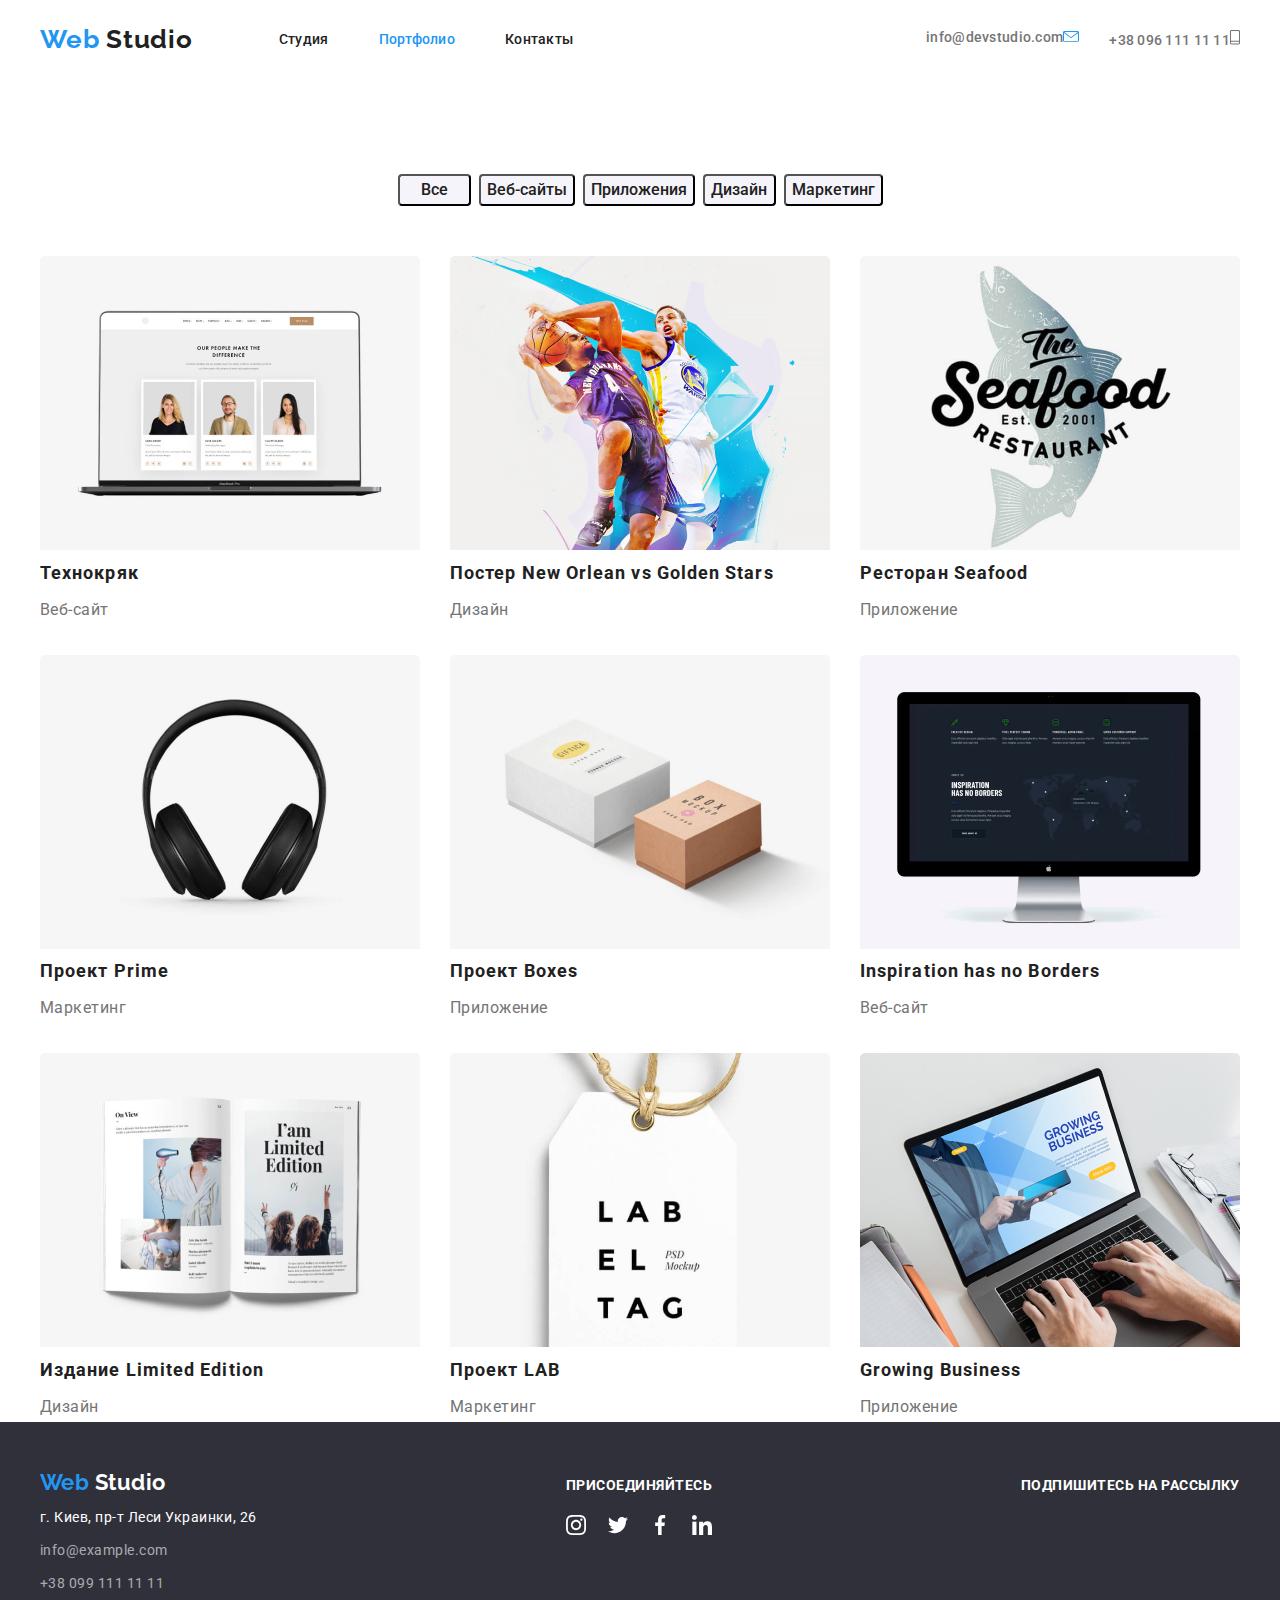
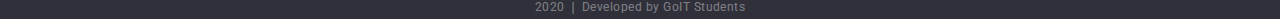
==== commit 8b3d1dd2: "Исправил ошибки после проверки дз ментором" ====
--- a/portfolio.html
+++ b/portfolio.html
@@ -15,7 +15,7 @@
     <link rel="stylesheet" href="./css/styles.css" />
   </head>
   <body>
-    <header>
+    <header class="header">
       <!-- Навигация по сайту -->
       <div class="container main-nav">
         <a href="./index.html" class="logo link"
@@ -53,41 +53,40 @@
     <main>
       <section class="section">
         <!-- Фильтр -->
-        <nav>
-          <div class="container">
+
+        <div class="container">
+          <nav>
             <ul class="section-list buttons list">
-              <li>
+              <li class="item">
                 <button type="button" class="button secondary link">
                   Все
                 </button>
               </li>
-              <li>
+              <li class="item">
                 <button type="button" class="button secondary link">
                   Веб-сайты
                 </button>
               </li>
-              <li>
+              <li class="item">
                 <button type="button" class="button secondary link">
                   Приложения
                 </button>
               </li>
-              <li>
+              <li class="item">
                 <button type="button" class="button secondary link">
                   Дизайн
                 </button>
               </li>
-              <li>
+              <li class="item">
                 <button type="button" class="button secondary link">
                   Маркетинг
                 </button>
               </li>
             </ul>
-          </div>
-        </nav>
-
-        <!-- Примеры работ -->
-
-        <div class="container">
+          </nav>
+
+          <!-- Примеры работ -->
+
           <ul class="section-list works list">
             <li class="item">
               <a href="" class="link"
@@ -234,16 +233,24 @@
           <b class="footer-title">Присоединяйтесь</b>
           <ul class="social-list list">
             <li>
-              <a href=""><img src="./images/instagram2.svg" alt="" /></a>
-            </li>
-            <li>
-              <a href=""><img src="./images/twitter2.svg" alt="" /></a>
-            </li>
-            <li>
-              <a href=""><img src="./images/facebook2.svg" alt="" /></a>
-            </li>
-            <li>
-              <a href=""><img src="./images/linkedin2.svg" alt="" /></a>
+              <a class="item" href=""
+                ><img src="./images/instagram2.svg" alt=""
+              /></a>
+            </li>
+            <li>
+              <a class="item" href=""
+                ><img src="./images/twitter2.svg" alt=""
+              /></a>
+            </li>
+            <li>
+              <a class="item" href=""
+                ><img src="./images/facebook2.svg" alt=""
+              /></a>
+            </li>
+            <li>
+              <a class="item" href=""
+                ><img src="./images/linkedin2.svg" alt=""
+              /></a>
             </li>
           </ul>
         </div>
--- a/css/styles.css
+++ b/css/styles.css
@@ -55,7 +55,7 @@
 }
 
 .section {
-  margin-top: 94px;
+  padding-top: 94px;
 }
 
 .section .section-title {
@@ -96,9 +96,14 @@
 
 /* Header */
 
+.header {
+  padding-top: 24px;
+  padding-bottom: 25px;
+}
+
 .logo {
   display: inline-block;
-  margin-top: 24px;
+
   margin-right: 86px;
 
   color: var(--primary-text-color);
@@ -109,6 +114,11 @@
   letter-spacing: 0.03em;
 }
 
+.logo:hover,
+.logo:focus {
+  background-color: aqua;
+}
+
 .web-logo {
   color: var(--accent-color);
 }
@@ -131,7 +141,6 @@
 
 .site-nav {
   display: flex;
-  margin-top: 32px;
 }
 
 .site-nav .item + .item {
@@ -140,7 +149,7 @@
 
 .contacts-nav {
   display: flex;
-  margin-top: 32px;
+
   margin-left: auto;
 }
 
@@ -176,7 +185,7 @@
 }
 
 .hero-title {
-  margin-top: 200px;
+  margin-top: 0px;
   margin-bottom: 46px;
 
   color: var(--primary-white-color);
@@ -198,6 +207,12 @@
   letter-spacing: 0.06em;
 }
 
+.hero-button:hover,
+.hero-button:focus {
+  color: var(--primary-text-color);
+  background-color: var(--secondary-background-color);
+}
+
 /* Features */
 
 .feature-list {
@@ -240,6 +255,11 @@
   margin-left: 30px;
 }
 
+.our-work .item:hover,
+.our-work .item:focus {
+  background-color: aqua;
+}
+
 .product-title {
   margin: 0;
 
@@ -260,8 +280,12 @@
   margin-left: 30px;
 }
 
+.photo {
+  margin-bottom: 30px;
+}
+
 .team-title {
-  margin-top: 30px;
+  margin-top: 0px;
   margin-bottom: 10px;
   font-weight: 500;
   font-size: 16px;
@@ -285,26 +309,38 @@
   justify-content: space-around;
 }
 
+.social-networks .item:hover,
+.social-networks .item:focus {
+  background-color: aqua;
+}
+
 /* Our clients */
 .our-clients {
   display: flex;
   justify-content: space-around;
 }
 
+.our-clients .item:hover,
+.our-clients .item:focus {
+  background-color: aqua;
+}
+
 /* Footer */
 
 .footer {
+  padding-top: 48px;
+
   background-color: var(--footer-background-color);
 }
 
 .container.bottom {
   display: flex;
   justify-content: space-between;
+  align-items: baseline;
 }
 
 .footer-logo {
   display: inline-block;
-  margin-top: 48px;
   margin-bottom: 10px;
 
   color: var(--primary-white-color);
@@ -314,8 +350,13 @@
   line-height: 1.18;
 }
 
+.footer-logo:hover,
+.footer-logo:focus {
+  background-color: aqua;
+}
+
 .footer-address .contacts {
-  margin-top: 9px;
+  padding-top: 9px;
 }
 
 .address {
@@ -353,17 +394,14 @@
   justify-content: space-between;
 }
 
-.footer .social-links {
-  margin-top: 56px;
-}
-
-.footer .subscribe {
-  margin-top: 56px;
+.social-list .item:hover,
+.social-list .item:focus {
+  background-color: aqua;
 }
 
 .copyright {
-  margin-top: 74px;
-  margin-bottom: 21px;
+  margin-top: 0px;
+  margin-bottom: 0px;
 
   color: var(--footer-signature-color);
   font-size: 12px;
@@ -376,17 +414,17 @@
 .section-list.buttons {
   display: flex;
   justify-content: center;
-  margin-top: 93px;
+  margin-top: 0px;
   margin-bottom: 50px;
 }
 
-.section-list.buttons .button {
+.section-list.buttons .item {
   margin-right: 8px;
 }
 
-/* .section-list.buttons .button:last-child {
+.section-list.buttons .item:last-child {
   margin-right: 0px;
-} */
+}
 
 .section-list .section-content {
   margin-top: 0px;
@@ -414,7 +452,7 @@
 }
 
 .section-list-title {
-  margin-top: 20px;
+  margin-top: 0px;
   margin-bottom: 4px;
 
   color: var(--primary-text-color);
@@ -442,5 +480,10 @@
 }
 
 .section-list.works .item:nth-last-child(-n + 3) {
-  margin-bottom: 94px;
-}
+  margin-bottom: 0px;
+}
+
+.section-list.works .item:hover,
+.section-list.works .item:focus {
+  background-color: aqua;
+}
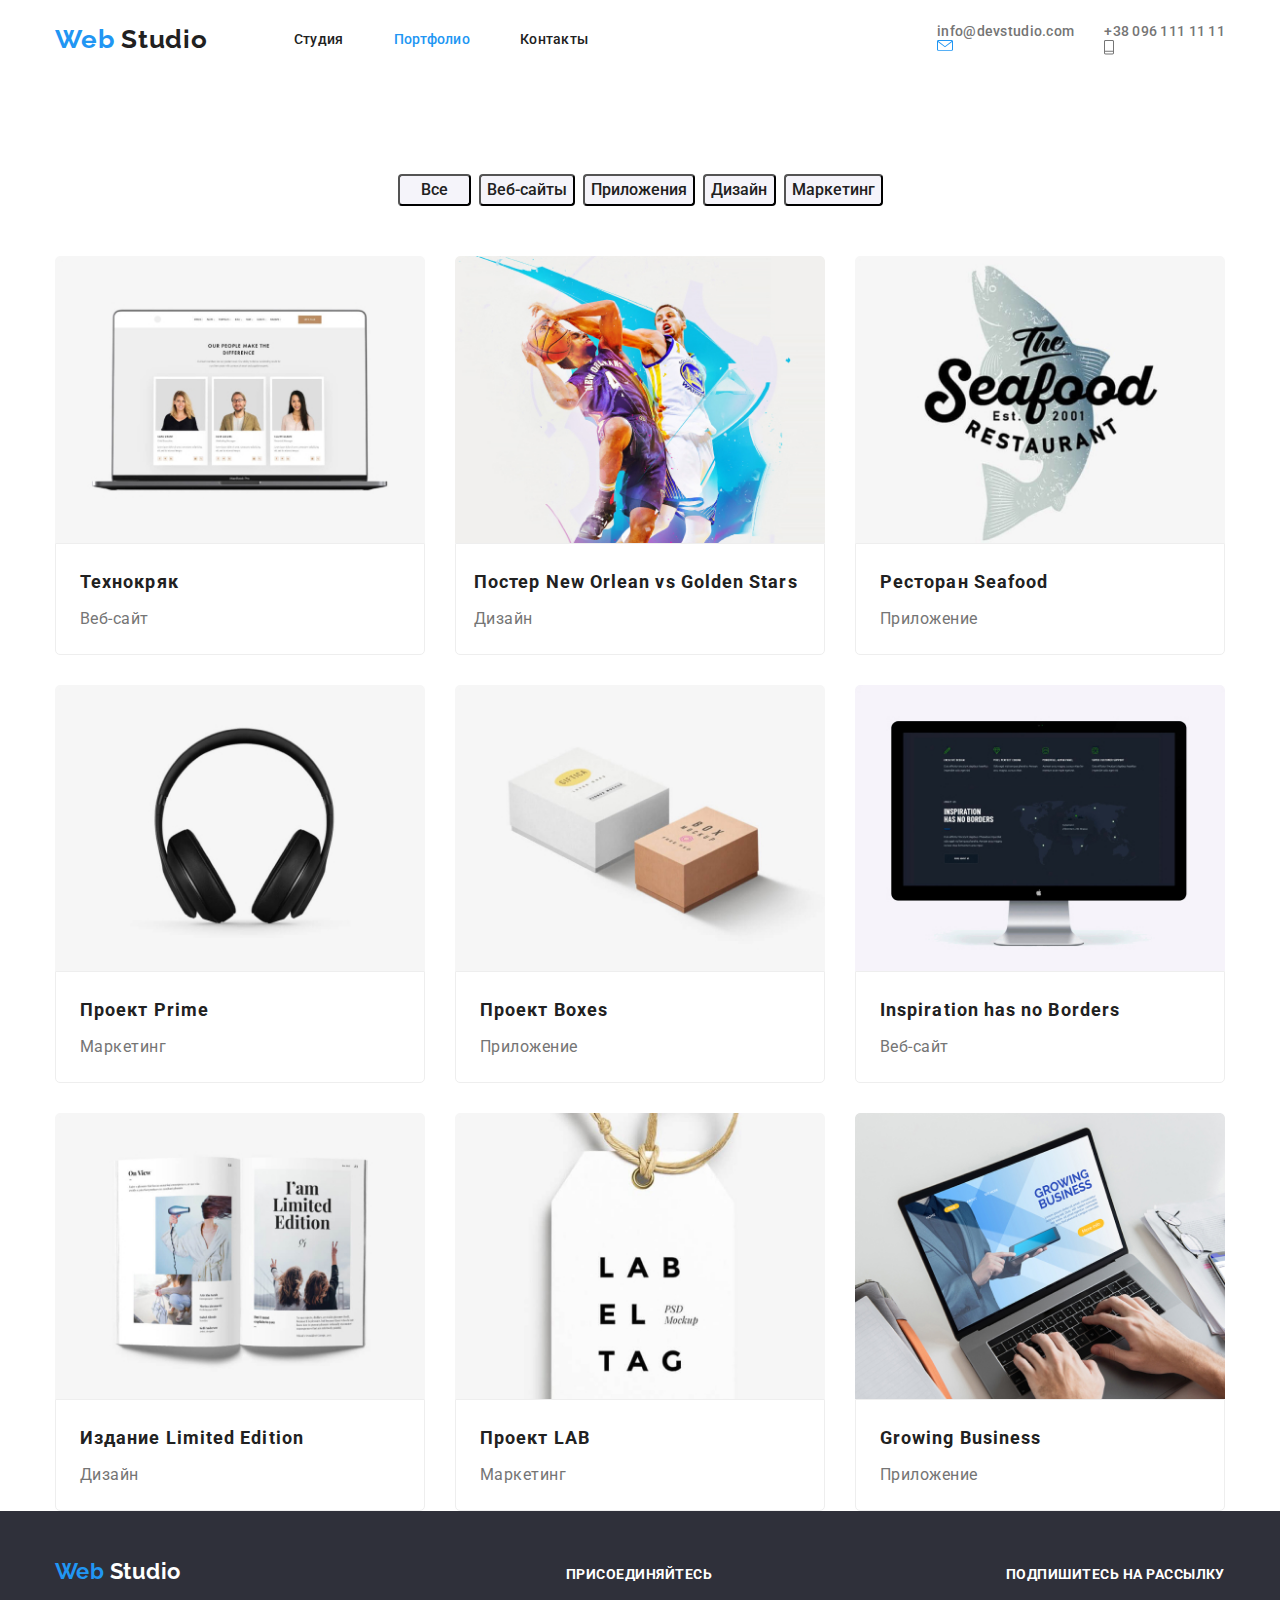
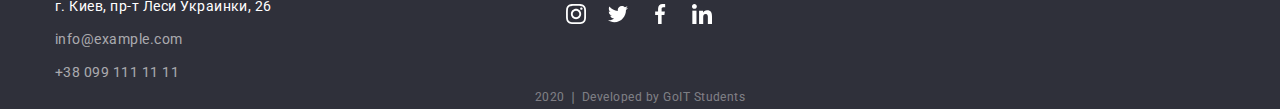
==== commit eee864d7: "Добавил бордер картинкам" ====
--- a/portfolio.html
+++ b/portfolio.html
@@ -89,9 +89,12 @@
 
           <ul class="section-list works list">
             <li class="item">
-              <a href="" class="link"
-                ><img src="./images/techno.jpg" alt="" />
-                <h3 class="section-list-title">Технокряк</h3>
+              <div class="card">
+              <a href="" class="link"
+                ><img src="./images/techno.jpg" alt="" width="370" />
+              </div>
+              <div class="card-content"> 
+              <h3 class="section-list-title">Технокряк</h3>
                 <p class="section-content">Веб-сайт</p>
                 <!-- <p class="text">
                   Технокряк это современная площадка распространения
@@ -99,10 +102,14 @@
                   шпионажа и атак на защищённые сервера конкурентов.
                 </p> -->
               </a>
-            </li>
-            <li class="item">
-              <a href="" class="link"
-                ><img src="./images/golden-stars.jpg" alt="" width="380" />
+              </div>
+            </li>
+            <li class="item">
+              <div class="card">
+              <a href="" class="link"
+                ><img src="./images/golden-stars.jpg" alt="" width="370" />
+                </div>
+                <div class="card-content golden-stars">
                 <h3 class="section-list-title">
                   Постер New Orlean vs Golden Stars
                 </h3>
@@ -113,10 +120,14 @@
                   шпионажа и атак на защищённые сервера конкурентов.
                 </p> -->
               </a>
-            </li>
-            <li class="item">
-              <a href="" class="link"
-                ><img src="./images/sea-food.jpg" alt="" width="380" />
+              </div>
+            </li>
+            <li class="item">
+              <div class="card">
+              <a href="" class="link"
+                ><img src="./images/sea-food.jpg" alt="" width="370" />
+                </div>
+                <div class="card-content">
                 <h3 class="section-list-title">Ресторан Seafood</h3>
                 <p class="section-content">Приложение</p>
                 <!-- <p class="text">
@@ -125,10 +136,14 @@
                   шпионажа и атак на защищённые сервера конкурентов.
                 </p> -->
               </a>
-            </li>
-            <li class="item">
-              <a href="" class="link"
-                ><img src="./images/prime.jpg" alt="" width="380" />
+              </div>
+            </li>
+            <li class="item">
+              <div class="card">
+              <a href="" class="link"
+                ><img src="./images/prime.jpg" alt="" width="370" />
+                </div>
+                <div class="card-content">
                 <h3 class="section-list-title">Проект Prime</h3>
                 <p class="section-content">Маркетинг</p>
                 <!-- <p class="text">
@@ -137,10 +152,14 @@
                   шпионажа и атак на защищённые сервера конкурентов.
                 </p> -->
               </a>
-            </li>
-            <li class="item">
-              <a href="" class="link"
-                ><img src="./images/boxes.jpg" alt="" width="380" />
+              </div>
+            </li>
+            <li class="item">
+              <div class="card">
+              <a href="" class="link"
+                ><img src="./images/boxes.jpg" alt="" width="370" />
+                </div>
+                <div class="card-content">
                 <h3 class="section-list-title">Проект Boxes</h3>
                 <p class="section-content">Приложение</p>
                 <!-- <p class="text">
@@ -149,10 +168,14 @@
                   шпионажа и атак на защищённые сервера конкурентов.
                 </p> -->
               </a>
-            </li>
-            <li class="item">
-              <a href="" class="link"
-                ><img src="./images/inspiration.jpg" alt="" width="380" />
+              </div>
+            </li>
+            <li class="item">
+              <div class="card">
+              <a href="" class="link"
+                ><img src="./images/inspiration.jpg" alt="" width="370" />
+                </div>
+                <div class="card-content">
                 <h3 class="section-list-title">Inspiration has no Borders</h3>
                 <p class="section-content">Веб-сайт</p>
                 <!-- <p class="text">
@@ -161,10 +184,14 @@
                   шпионажа и атак на защищённые сервера конкурентов.
                 </p> -->
               </a>
-            </li>
-            <li class="item">
-              <a href="" class="link"
-                ><img src="./images/limited-edition.jpg" alt="" width="380" />
+              </div>
+            </li>
+            <li class="item">
+              <div class="card">
+              <a href="" class="link"
+                ><img src="./images/limited-edition.jpg" alt="" width="370" />
+                </div>
+                <div class="card-content">
                 <h3 class="section-list-title">Издание Limited Edition</h3>
                 <p class="section-content">Дизайн</p>
                 <!-- <p class="text">
@@ -173,10 +200,14 @@
                   шпионажа и атак на защищённые сервера конкурентов.
                 </p> -->
               </a>
-            </li>
-            <li class="item">
-              <a href="" class="link"
-                ><img src="./images/lab.jpg" alt="" width="380" />
+              </div>
+            </li>
+            <li class="item">
+              <div class="card">
+              <a href="" class="link"
+                ><img src="./images/lab.jpg" alt="" width="370" />
+                </div>
+                <div class="card-content">
                 <h3 class="section-list-title">Проект LAB</h3>
                 <p class="section-content">Маркетинг</p>
                 <!-- <p class="text">
@@ -185,10 +216,14 @@
                   шпионажа и атак на защищённые сервера конкурентов.
                 </p> -->
               </a>
-            </li>
-            <li class="item">
-              <a href="" class="link"
-                ><img src="./images/growing-business.jpg" alt="" width="380" />
+              </div>
+            </li>
+            <li class="item">
+              <div class="card">
+              <a href="" class="link"
+                ><img src="./images/growing-business.jpg" alt="" width="370" />
+                </div>
+                <div class="card-content">
                 <h3 class="section-list-title">Growing Business</h3>
                 <p class="section-content">Приложение</p>
                 <!-- <p class="text">
@@ -197,6 +232,7 @@
                   шпионажа и атак на защищённые сервера конкурентов.
                 </p> -->
               </a>
+              </div>
             </li>
           </ul>
         </div>
--- a/css/styles.css
+++ b/css/styles.css
@@ -36,12 +36,24 @@
   letter-spacing: 0.03em;
 }
 
+/* img {
+  display: block;
+  max-width: 100%;
+  height: auto;
+} */
+
 .container {
-  width: 1230px;
+  width: 1200px;
   padding-left: 15px;
   padding-right: 15px;
   margin: 0 auto;
   /* outline: 2px solid tomato; */
+}
+
+img {
+  display: block;
+  max-width: 100%;
+  height: auto;
 }
 
 .list {
@@ -487,3 +499,22 @@
 .section-list.works .item:focus {
   background-color: aqua;
 }
+
+.card {
+  width: 370px;
+  border-top-left-radius: 5px;
+  border-top-right-radius: 5px;
+  overflow: hidden;
+}
+
+.card-content {
+  padding: 20px 24px;
+  background: #ffffff;
+  border: 1px solid #eeeeee;
+  border-bottom-right-radius: 5px;
+  border-bottom-left-radius: 5px;
+}
+
+.card-content.golden-stars {
+  padding: 20px 18px;
+}
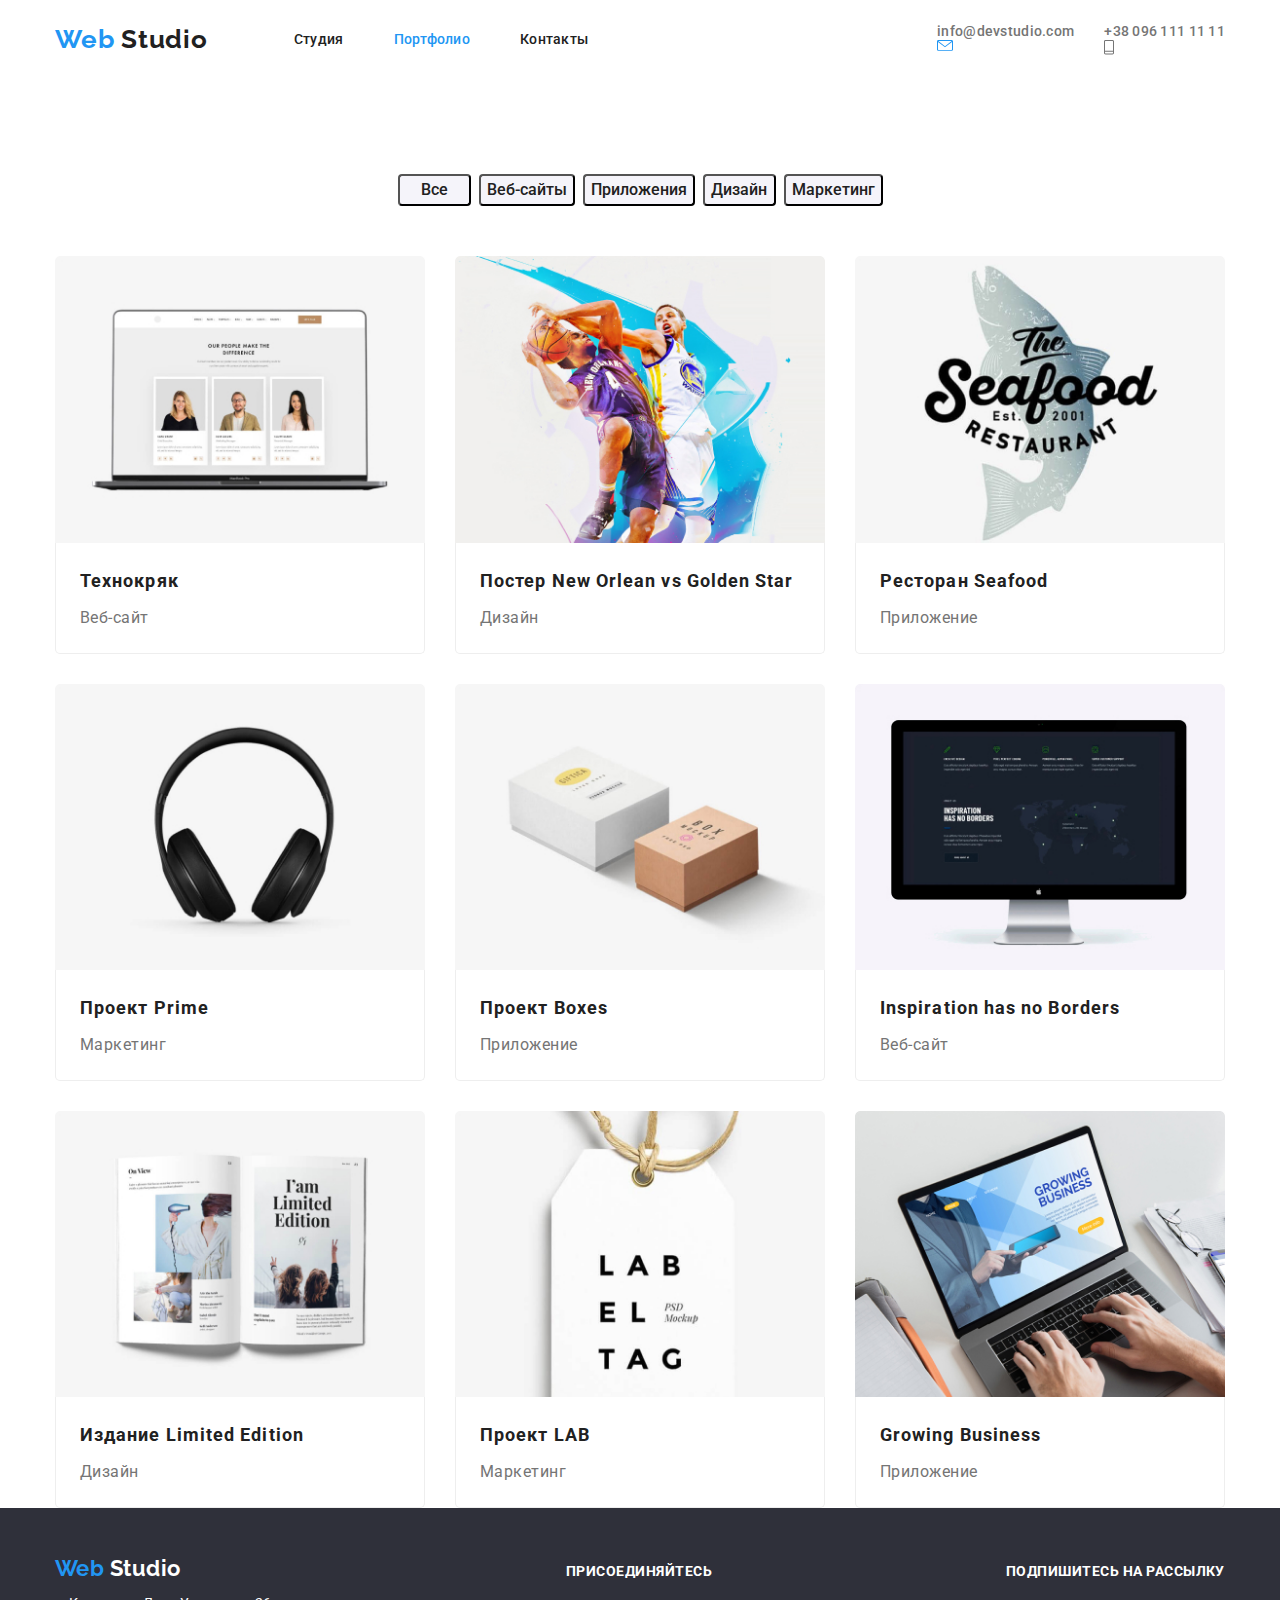
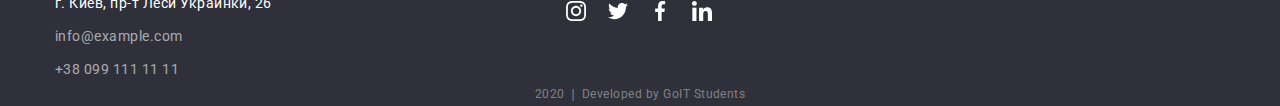
==== commit fadc6ca8: "Мелкие правки" ====
--- a/portfolio.html
+++ b/portfolio.html
@@ -111,7 +111,7 @@
                 </div>
                 <div class="card-content golden-stars">
                 <h3 class="section-list-title">
-                  Постер New Orlean vs Golden Stars
+                  Постер New Orlean vs Golden Star
                 </h3>
                 <p class="section-content">Дизайн</p>
                 <!-- <p class="text">
--- a/css/styles.css
+++ b/css/styles.css
@@ -414,6 +414,7 @@
 .copyright {
   margin-top: 0px;
   margin-bottom: 0px;
+  /* border-top: 1px solid rgba(255, 255, 255, 0.1); */
 
   color: var(--footer-signature-color);
   font-size: 12px;
@@ -501,7 +502,6 @@
 }
 
 .card {
-  width: 370px;
   border-top-left-radius: 5px;
   border-top-right-radius: 5px;
   overflow: hidden;
@@ -510,11 +510,13 @@
 .card-content {
   padding: 20px 24px;
   background: #ffffff;
-  border: 1px solid #eeeeee;
+  border-left: 1px solid #eeeeee;
+  border-right: 1px solid #eeeeee;
+  border-bottom: 1px solid #eeeeee;
   border-bottom-right-radius: 5px;
   border-bottom-left-radius: 5px;
 }
 
-.card-content.golden-stars {
+/* .card-content.golden-stars {
   padding: 20px 18px;
-}
+} */
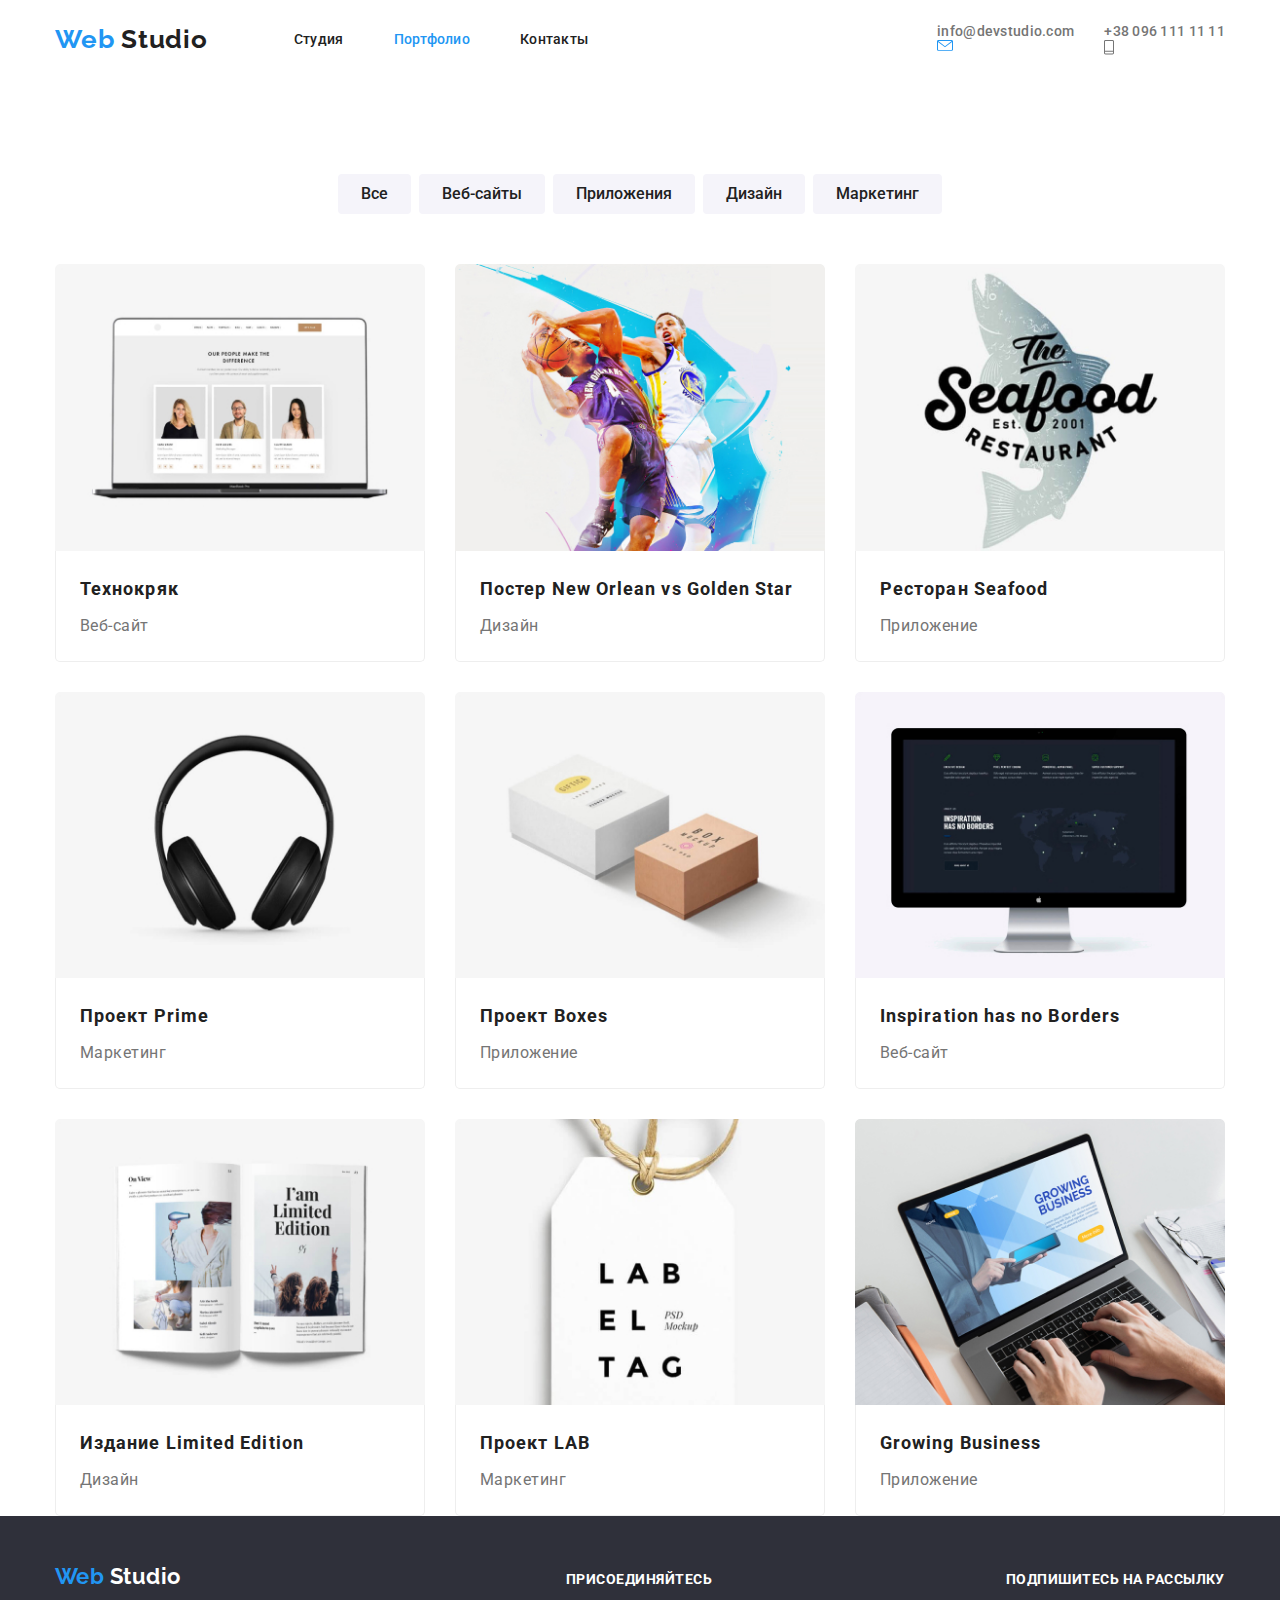
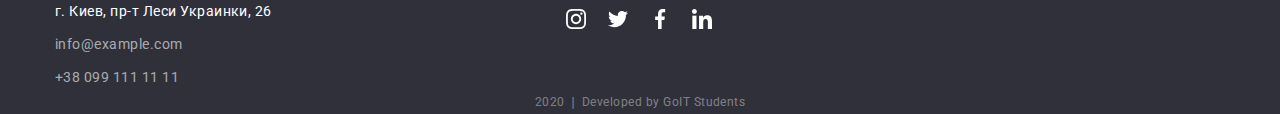
==== commit 36c96a1a: "Мелкие правки" ====
--- a/portfolio.html
+++ b/portfolio.html
@@ -90,148 +90,164 @@
           <ul class="section-list works list">
             <li class="item">
               <div class="card">
-              <a href="" class="link"
-                ><img src="./images/techno.jpg" alt="" width="370" />
-              </div>
-              <div class="card-content"> 
-              <h3 class="section-list-title">Технокряк</h3>
-                <p class="section-content">Веб-сайт</p>
-                <!-- <p class="text">
-                  Технокряк это современная площадка распространения
-                  коронавируса. Компании используют эту платформу для цифрового
-                  шпионажа и атак на защищённые сервера конкурентов.
-                </p> -->
-              </a>
-              </div>
-            </li>
-            <li class="item">
-              <div class="card">
-              <a href="" class="link"
-                ><img src="./images/golden-stars.jpg" alt="" width="370" />
-                </div>
-                <div class="card-content golden-stars">
-                <h3 class="section-list-title">
-                  Постер New Orlean vs Golden Star
-                </h3>
-                <p class="section-content">Дизайн</p>
-                <!-- <p class="text">
-                  Технокряк это современная площадка распространения
-                  коронавируса. Компании используют эту платформу для цифрового
-                  шпионажа и атак на защищённые сервера конкурентов.
-                </p> -->
-              </a>
-              </div>
-            </li>
-            <li class="item">
-              <div class="card">
-              <a href="" class="link"
-                ><img src="./images/sea-food.jpg" alt="" width="370" />
-                </div>
-                <div class="card-content">
-                <h3 class="section-list-title">Ресторан Seafood</h3>
-                <p class="section-content">Приложение</p>
-                <!-- <p class="text">
-                  Технокряк это современная площадка распространения
-                  коронавируса. Компании используют эту платформу для цифрового
-                  шпионажа и атак на защищённые сервера конкурентов.
-                </p> -->
-              </a>
-              </div>
-            </li>
-            <li class="item">
-              <div class="card">
-              <a href="" class="link"
-                ><img src="./images/prime.jpg" alt="" width="370" />
-                </div>
-                <div class="card-content">
-                <h3 class="section-list-title">Проект Prime</h3>
-                <p class="section-content">Маркетинг</p>
-                <!-- <p class="text">
-                  Технокряк это современная площадка распространения
-                  коронавируса. Компании используют эту платформу для цифрового
-                  шпионажа и атак на защищённые сервера конкурентов.
-                </p> -->
-              </a>
-              </div>
-            </li>
-            <li class="item">
-              <div class="card">
-              <a href="" class="link"
-                ><img src="./images/boxes.jpg" alt="" width="370" />
-                </div>
-                <div class="card-content">
-                <h3 class="section-list-title">Проект Boxes</h3>
-                <p class="section-content">Приложение</p>
-                <!-- <p class="text">
-                  Технокряк это современная площадка распространения
-                  коронавируса. Компании используют эту платформу для цифрового
-                  шпионажа и атак на защищённые сервера конкурентов.
-                </p> -->
-              </a>
-              </div>
-            </li>
-            <li class="item">
-              <div class="card">
-              <a href="" class="link"
-                ><img src="./images/inspiration.jpg" alt="" width="370" />
-                </div>
-                <div class="card-content">
-                <h3 class="section-list-title">Inspiration has no Borders</h3>
-                <p class="section-content">Веб-сайт</p>
-                <!-- <p class="text">
-                  Технокряк это современная площадка распространения
-                  коронавируса. Компании используют эту платформу для цифрового
-                  шпионажа и атак на защищённые сервера конкурентов.
-                </p> -->
-              </a>
-              </div>
-            </li>
-            <li class="item">
-              <div class="card">
-              <a href="" class="link"
-                ><img src="./images/limited-edition.jpg" alt="" width="370" />
-                </div>
-                <div class="card-content">
-                <h3 class="section-list-title">Издание Limited Edition</h3>
-                <p class="section-content">Дизайн</p>
-                <!-- <p class="text">
-                  Технокряк это современная площадка распространения
-                  коронавируса. Компании используют эту платформу для цифрового
-                  шпионажа и атак на защищённые сервера конкурентов.
-                </p> -->
-              </a>
-              </div>
-            </li>
-            <li class="item">
-              <div class="card">
-              <a href="" class="link"
-                ><img src="./images/lab.jpg" alt="" width="370" />
-                </div>
-                <div class="card-content">
-                <h3 class="section-list-title">Проект LAB</h3>
-                <p class="section-content">Маркетинг</p>
-                <!-- <p class="text">
-                  Технокряк это современная площадка распространения
-                  коронавируса. Компании используют эту платформу для цифрового
-                  шпионажа и атак на защищённые сервера конкурентов.
-                </p> -->
-              </a>
-              </div>
-            </li>
-            <li class="item">
-              <div class="card">
-              <a href="" class="link"
-                ><img src="./images/growing-business.jpg" alt="" width="370" />
-                </div>
-                <div class="card-content">
-                <h3 class="section-list-title">Growing Business</h3>
-                <p class="section-content">Приложение</p>
-                <!-- <p class="text">
-                  Технокряк это современная площадка распространения
-                  коронавируса. Компании используют эту платформу для цифрового
-                  шпионажа и атак на защищённые сервера конкурентов.
-                </p> -->
-              </a>
+                <a href="" class="link"
+                  ><img src="./images/techno.jpg" alt="" width="370" />
+
+                  <div class="card-content">
+                    <h3 class="section-list-title">Технокряк</h3>
+                    <p class="section-content">Веб-сайт</p>
+                    <!-- <p class="text">
+                  Технокряк это современная площадка распространения
+                  коронавируса. Компании используют эту платформу для цифрового
+                  шпионажа и атак на защищённые сервера конкурентов.
+                </p> -->
+                  </div>
+                </a>
+              </div>
+            </li>
+
+            <li class="item">
+              <div class="card">
+                <a href="" class="link"
+                  ><img src="./images/golden-stars.jpg" alt="" width="370" />
+
+                  <div class="card-content golden-stars">
+                    <h3 class="section-list-title">
+                      Постер New Orlean vs Golden Star
+                    </h3>
+                    <p class="section-content">Дизайн</p>
+                    <!-- <p class="text">
+                  Технокряк это современная площадка распространения
+                  коронавируса. Компании используют эту платформу для цифрового
+                  шпионажа и атак на защищённые сервера конкурентов.
+                </p> -->
+                  </div>
+                </a>
+              </div>
+            </li>
+            <li class="item">
+              <div class="card">
+                <a href="" class="link"
+                  ><img src="./images/sea-food.jpg" alt="" width="370" />
+
+                  <div class="card-content">
+                    <h3 class="section-list-title">Ресторан Seafood</h3>
+                    <p class="section-content">Приложение</p>
+                    <!-- <p class="text">
+                  Технокряк это современная площадка распространения
+                  коронавируса. Компании используют эту платформу для цифрового
+                  шпионажа и атак на защищённые сервера конкурентов.
+                </p> -->
+                  </div>
+                </a>
+              </div>
+            </li>
+            <li class="item">
+              <div class="card">
+                <a href="" class="link"
+                  ><img src="./images/prime.jpg" alt="" width="370" />
+
+                  <div class="card-content">
+                    <h3 class="section-list-title">Проект Prime</h3>
+                    <p class="section-content">Маркетинг</p>
+                    <!-- <p class="text">
+                  Технокряк это современная площадка распространения
+                  коронавируса. Компании используют эту платформу для цифрового
+                  шпионажа и атак на защищённые сервера конкурентов.
+                </p> -->
+                  </div>
+                </a>
+              </div>
+            </li>
+            <li class="item">
+              <div class="card">
+                <a href="" class="link"
+                  ><img src="./images/boxes.jpg" alt="" width="370" />
+
+                  <div class="card-content">
+                    <h3 class="section-list-title">Проект Boxes</h3>
+                    <p class="section-content">Приложение</p>
+                    <!-- <p class="text">
+                  Технокряк это современная площадка распространения
+                  коронавируса. Компании используют эту платформу для цифрового
+                  шпионажа и атак на защищённые сервера конкурентов.
+                </p> -->
+                  </div>
+                </a>
+              </div>
+            </li>
+            <li class="item">
+              <div class="card">
+                <a href="" class="link"
+                  ><img src="./images/inspiration.jpg" alt="" width="370" />
+
+                  <div class="card-content">
+                    <h3 class="section-list-title">
+                      Inspiration has no Borders
+                    </h3>
+                    <p class="section-content">Веб-сайт</p>
+                    <!-- <p class="text">
+                  Технокряк это современная площадка распространения
+                  коронавируса. Компании используют эту платформу для цифрового
+                  шпионажа и атак на защищённые сервера конкурентов.
+                </p> -->
+                  </div>
+                </a>
+              </div>
+            </li>
+            <li class="item">
+              <div class="card">
+                <a href="" class="link"
+                  ><img src="./images/limited-edition.jpg" alt="" width="370" />
+
+                  <div class="card-content">
+                    <h3 class="section-list-title">Издание Limited Edition</h3>
+                    <p class="section-content">Дизайн</p>
+                    <!-- <p class="text">
+                  Технокряк это современная площадка распространения
+                  коронавируса. Компании используют эту платформу для цифрового
+                  шпионажа и атак на защищённые сервера конкурентов.
+                </p> -->
+                  </div>
+                </a>
+              </div>
+            </li>
+            <li class="item">
+              <div class="card">
+                <a href="" class="link"
+                  ><img src="./images/lab.jpg" alt="" width="370" />
+
+                  <div class="card-content">
+                    <h3 class="section-list-title">Проект LAB</h3>
+                    <p class="section-content">Маркетинг</p>
+                    <!-- <p class="text">
+                  Технокряк это современная площадка распространения
+                  коронавируса. Компании используют эту платформу для цифрового
+                  шпионажа и атак на защищённые сервера конкурентов.
+                </p> -->
+                  </div>
+                </a>
+              </div>
+            </li>
+            <li class="item">
+              <div class="card">
+                <a href="" class="link"
+                  ><img
+                    src="./images/growing-business.jpg"
+                    alt=""
+                    width="370"
+                  />
+
+                  <div class="card-content">
+                    <h3 class="section-list-title">Growing Business</h3>
+                    <p class="section-content">Приложение</p>
+                    <!-- <p class="text">
+                  Технокряк это современная площадка распространения
+                  коронавируса. Компании используют эту платформу для цифрового
+                  шпионажа и атак на защищённые сервера конкурентов.
+                </p> -->
+                  </div>
+                </a>
               </div>
             </li>
           </ul>
--- a/css/styles.css
+++ b/css/styles.css
@@ -83,6 +83,9 @@
 /* Button */
 
 .button {
+  display: block;
+  padding: 6px 22px;
+
   color: var(--primary-text-color);
   background-color: var(--primary-white-color);
   font-family: inherit;
@@ -91,6 +94,8 @@
   line-height: 1.63;
   min-width: 73px;
   border-radius: 4px;
+  border: 1px solid transparent;
+
   text-align: center;
 }
 
@@ -516,7 +521,3 @@
   border-bottom-right-radius: 5px;
   border-bottom-left-radius: 5px;
 }
-
-/* .card-content.golden-stars {
-  padding: 20px 18px;
-} */
